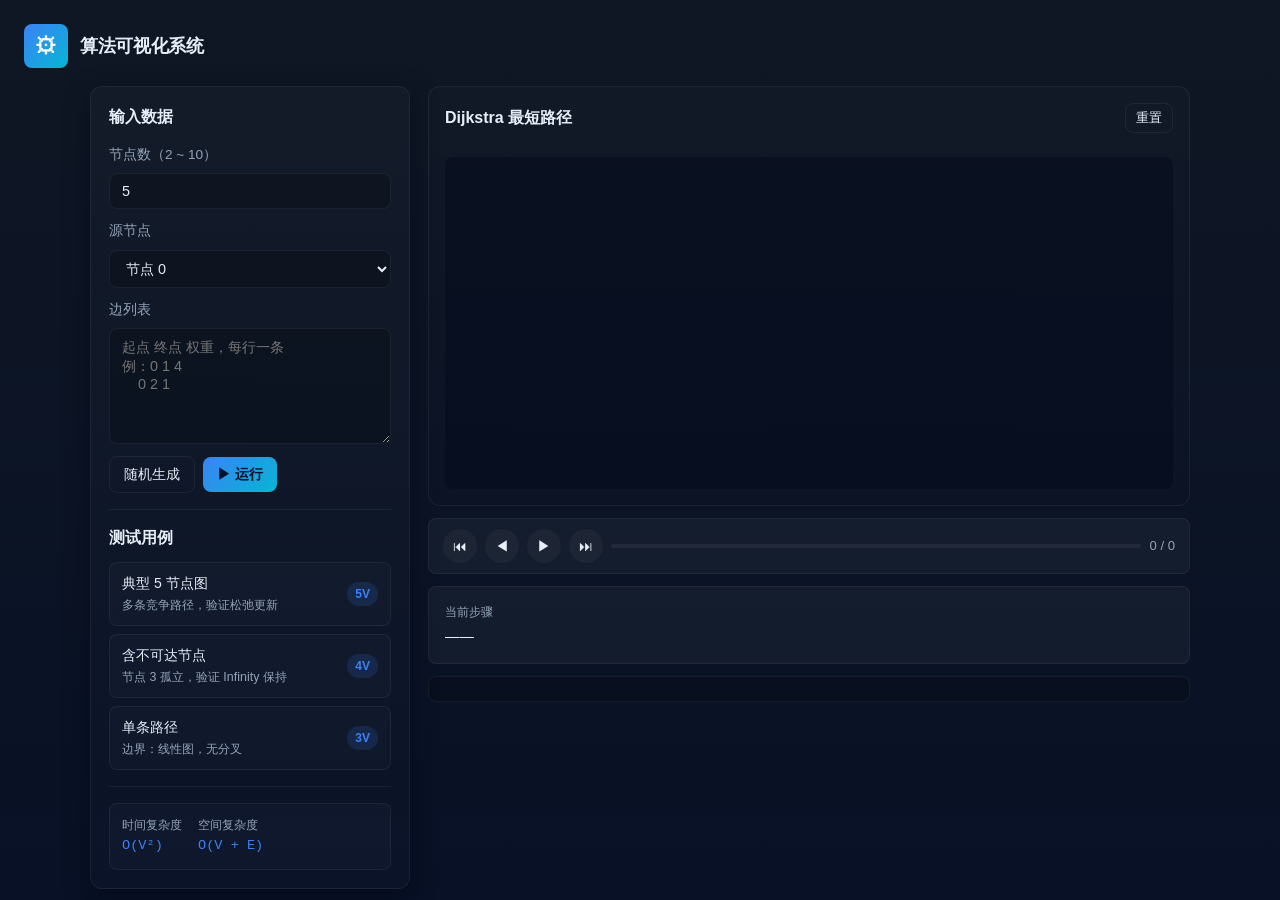
==== pages/dijkstra.html @ 92eb1838 "feat: 完成 Dijkstra 最短路径模块 算法核心（js/dijkstra.js）： - 实现 buildAdjList / runDijkstra / getPath / makeState" ====
<!DOCTYPE html>
<html lang="zh-CN">
<head>
  <meta charset="UTF-8">
  <meta name="viewport" content="width=device-width, initial-scale=1.0">
  <title>Dijkstra 最短路径 — 算法可视化系统</title>
  <link rel="stylesheet" href="../css/style.css">
</head>
<!-- 
#TODO:
1. 用更方便的方式设置边列表
2. 添加“预览”功能，可以在不运行的情况下看到根据设置的数据生成的图像样式
3. “最短路径结果”版面有一层灰色蒙版，并且左右溢出贯穿了整个页面
-->
<body>
  <header class="site-header">
    <a class="brand" href="../index.html" style="text-decoration:none;color:inherit;">
      <div class="logo">⚙</div>
      <span class="title">算法可视化系统</span>
    </a>
  </header>

  <div class="container">
    <div class="layout">

      <!-- 左侧控制面板 -->
      <aside class="sidebar">
        <div class="panel">
          <h3 style="margin:0 0 16px;font-size:1rem;">输入数据</h3>

          <div class="controls">
            <div class="input-group">
              <label for="nodeCount">节点数（2 ~ 10）</label>
              <input type="number" id="nodeCount" min="2" max="10" value="5">
            </div>

            <div class="input-group">
              <label for="sourceNode">源节点</label>
              <select id="sourceNode"></select>
            </div>

            <div class="input-group">
              <label for="edgeList">边列表</label>
              <textarea id="edgeList" rows="6"
                placeholder="起点 终点 权重，每行一条&#10;例：0 1 4&#10;    0 2 1"></textarea>
            </div>

            <div class="row">
              <button class="btn btn-ghost" id="btnRandom">随机生成</button>
              <button class="btn btn-primary" id="btnRun">▶ 运行</button>
            </div>
          </div>

          <hr style="border:none;border-top:1px solid var(--glass-border);margin:16px 0;">

          <h3 style="margin:0 0 12px;font-size:1rem;">测试用例</h3>
          <div class="testcase-list" id="testcaseList"></div>

          <hr style="border:none;border-top:1px solid var(--glass-border);margin:16px 0;">

          <div class="complexity">
            <div class="complexity-item">
              <span class="label">时间复杂度</span>
              <span class="value">O(V²)</span>
            </div>
            <div class="complexity-item">
              <span class="label">空间复杂度</span>
              <span class="value">O(V + E)</span>
            </div>
          </div>
        </div>
      </aside>

      <!-- 右侧可视化区 -->
      <main>
        <div class="canvas-wrapper">
          <div class="space-between" style="margin-bottom:12px;">
            <span style="font-weight:600;">Dijkstra 最短路径</span>
            <button class="btn btn-ghost btn-sm" id="btnReset">重置</button>
          </div>
          <div class="canvas-stage">
            <canvas id="dijkstraCanvas">
              您的浏览器不支持 Canvas，请升级至现代浏览器。
            </canvas>
          </div>
        </div>

        <!-- 播放控制条 -->
        <div class="playback-bar" style="margin-top:12px;">
          <button class="btn btn-icon" id="btnFirst" title="回到开始">⏮</button>
          <button class="btn btn-icon" id="btnPrev" title="上一步">◀</button>
          <button class="btn btn-icon" id="btnPlayPause" title="播放/暂停">▶</button>
          <button class="btn btn-icon" id="btnLast" title="跳到末尾">⏭</button>
          <div class="progress" id="progressBar">
            <div class="progress-fill" id="progressFill" style="width:0%"></div>
          </div>
          <span id="stepCounter" style="font-size:0.82rem;color:var(--muted);white-space:nowrap;">0 / 0</span>
        </div>

        <!-- 当前步骤说明 -->
        <div class="card" style="margin-top:12px;">
          <div style="font-size:0.78rem;color:var(--muted);margin-bottom:4px;">当前步骤</div>
          <div id="stepDesc" style="font-size:0.9rem;">——</div>
        </div>

        <!-- 步骤日志 -->
        <div class="step-log" id="stepLog" style="margin-top:12px;"></div>

        <!-- 最终结果（运行后显示） -->
        <div class="card" id="resultCard" style="margin-top:12px;display:none;">
          <div style="font-size:0.78rem;color:var(--muted);margin-bottom:8px;">最短路径结果</div>
          <div id="resultTable"></div>
        </div>
      </main>
    </div>
  </div>

  <!-- Toast 容器 -->
  <div id="toastContainer" style="
    position:fixed;bottom:24px;right:24px;
    display:flex;flex-direction:column;gap:8px;
    z-index:9999;pointer-events:none;
  "></div>

  <script src="../js/dijkstra.js" defer></script>
</body>
</html>
---- css/style.css ----
/* ============================================
   算法可视化系统 - 公共样式表
   负责人：孙郭昕
   ============================================ */

/* ---------- Design Tokens （设计令牌 / 全局CSS变量） ---------- */
/* 在 :root 中定义全局变量，方便统一管理颜色、间距、字体等，修改一处即可全局生效 */
:root {
    --bg: #0f1724;                              /* 页面主背景色（深蓝灰） */
    --panel: #0b1220;                           /* 面板/卡片背景色 */
    --muted: #94a3b8;                           /* 次要文字颜色（灰蓝色，用于说明、标签等） */
    --accent: #3b82f6;                          /* 主强调色（蓝色，用于按钮、链接、高亮） */
    --accent-2: #06b6d4;                        /* 辅助强调色（青色，用于渐变搭配） */
    --success: #22c55e;                         /* 成功状态色（绿色） */
    --warning: #f59e0b;                         /* 警告状态色（橙色） */
    --danger: #ef4444;                          /* 危险/错误状态色（红色） */
    --card: #0b1228;                            /* 卡片专用背景色 */
    --glass: rgba(255,255,255,0.04);            /* 玻璃拟态背景（极低透明白，营造毛玻璃质感） */
    --glass-border: rgba(255,255,255,0.06);     /* 玻璃拟态边框色 */
    --radius: 8px;                              /* 常规圆角半径 */
    --radius-lg: 12px;                          /* 大圆角半径（面板级别） */
    --shadow: 0 8px 24px rgba(2,6,23,0.6);      /* 主阴影（大元素） */
    --shadow-sm: 0 2px 8px rgba(2,6,23,0.4);    /* 小阴影（小元素） */
    --mono: 'Consolas', 'Courier New', monospace;                       /* 等宽字体（代码/日志用） */
    --ui-font: 'Segoe UI', Roboto, 'Helvetica Neue', Arial, sans-serif; /* UI界面字体 */
    --transition: 0.2s ease;                    /* 统一过渡动画时长 */
}

/* ---------- Reset & Base （全局重置与基础样式） ---------- */
/* 清除所有元素的默认 margin/padding，使用 border-box 计算盒模型 */
* { box-sizing: border-box; margin: 0; padding: 0; }
html, body { height: 100%; }
body {
    font-family: var(--ui-font);                                /* 使用定义的UI字体 */
    background: linear-gradient(180deg, var(--bg), #071026 120%); /* 从上到下的深色渐变背景 */
    color: #e6eef8;                                             /* 主文字颜色（浅蓝白） */
    -webkit-font-smoothing: antialiased;                        /* 字体抗锯齿（Mac/Chrome） */
    -moz-osx-font-smoothing: grayscale;                         /* 字体抗锯齿（Firefox） */
    line-height: 1.5;                                           /* 行高1.5倍，提升可读性 */
    padding: 24px;                                              /* 页面内边距 */
}

/* 链接样式：默认蓝色无下划线，悬停变青色 */
a { color: var(--accent); text-decoration: none; transition: color var(--transition); }
a:hover { color: var(--accent-2); }

/* 代码块保持透明背景，继承文字颜色，使用等宽字体 */
pre, code { background: transparent; color: inherit; font-family: var(--mono); }

/* ---------- Site Header （网站顶部导航栏） ---------- */
/* 顶部栏使用flex布局，左侧放品牌Logo，右侧放导航链接 */
.site-header {
    display: flex;
    gap: 16px;
    align-items: center;
    justify-content: space-between;   /* 两端对齐：Logo在左，导航在右 */
    margin-bottom: 18px;
}

/* 品牌区域：Logo图标 + 网站标题 */
.brand {
    display: flex;
    align-items: center;
    gap: 12px;
}
.brand .logo {
    width: 44px;
    height: 44px;
    border-radius: 8px;
    background: linear-gradient(135deg, var(--accent), var(--accent-2)); /* 蓝→青渐变 */
    display: flex;
    align-items: center;
    justify-content: center;
    font-size: 1.4rem;
    color: #fff;
    font-weight: 700;
}
.brand .title {
    font-weight: 700;
    font-size: 1.15rem;
    letter-spacing: -0.02em;  /* 轻微收紧字间距，使标题更紧凑 */
}

/* 导航链接区域 */
.nav-links {
    display: flex;
    gap: 8px;
}
.nav-links a {
    padding: 6px 14px;
    border-radius: var(--radius);
    font-size: 0.9rem;
    color: var(--muted);              /* 默认灰色 */
    transition: all var(--transition);
}
.nav-links a:hover,
.nav-links a.active {                 /* 悬停或当前激活页面的链接 */
    background: var(--glass);
    color: #e6eef8;                   /* 高亮为白色 */
}

/* ---------- Layout （页面布局系统） ---------- */
/* .container: 页面内容最大宽度容器，居中显示 */
.container {
    max-width: 1100px;
    margin: 0 auto;           /* 水平居中 */
    display: flex;
    flex-direction: column;   /* 子元素纵向排列 */
    gap: 18px;
}

/* .layout: 算法页面的双栏布局（左侧320px控制面板 + 右侧自适应可视化区域） */
.layout {
    display: grid;
    grid-template-columns: 320px 1fr;  /* 左固定宽度，右自适应 */
    gap: 18px;
}

/* ---------- Panel / Card （面板与卡片组件） ---------- */
/* .panel: 大容器面板，用于侧边栏、主内容区等，带玻璃拟态效果 */
.panel {
    background: linear-gradient(180deg, rgba(255,255,255,0.025), rgba(255,255,255,0.01));
    border: 1px solid var(--glass-border);
    border-radius: var(--radius-lg);
    padding: 18px;
    box-shadow: var(--shadow);
}

/* 侧边栏面板滚动时固定在顶部（sticky定位） */
.sidebar .panel {
    position: sticky;
    top: 24px;
}

/* .card: 小型卡片组件，悬停时上浮效果 */
.card {
    background: var(--glass);
    border: 1px solid var(--glass-border);
    border-radius: var(--radius);
    padding: 16px;
    transition: transform var(--transition), box-shadow var(--transition);
}
.card:hover {
    transform: translateY(-2px);  /* 悬停上浮2px */
    box-shadow: var(--shadow);
}

/* ---------- Homepage Algorithm Cards （首页算法选择卡片） ---------- */
/* .algo-grid: 首页三个算法入口的网格容器，自动适应列数 */
.algo-grid {
    display: grid;
    grid-template-columns: repeat(auto-fit, minmax(280px, 1fr)); /* 每列最小280px，自动换行 */
    gap: 18px;
}

/* .algo-card: 单个算法入口卡片，点击跳转到对应算法页面 */
.algo-card {
    display: flex;
    flex-direction: column;
    gap: 12px;
    padding: 20px;
    background: linear-gradient(160deg, rgba(255,255,255,0.03), transparent);
    border: 1px solid var(--glass-border);
    border-radius: var(--radius-lg);
    transition: all var(--transition);
    cursor: pointer;
    text-decoration: none;
    color: inherit;
}
.algo-card:hover {
    border-color: var(--accent);           /* 悬停时边框变蓝 */
    transform: translateY(-3px);           /* 上浮3px */
    box-shadow: 0 12px 32px rgba(59,130,246,0.15); /* 蓝色光晕阴影 */
}
.algo-card .algo-icon {                    /* 算法图标容器 */
    width: 48px;
    height: 48px;
    border-radius: 10px;
    display: flex;
    align-items: center;
    justify-content: center;
    font-size: 1.5rem;
    background: rgba(59,130,246,0.1);
}
.algo-card .algo-title {                   /* 算法名称 */
    font-weight: 700;
    font-size: 1.05rem;
}
.algo-card .algo-desc {                    /* 算法简介说明 */
    color: var(--muted);
    font-size: 0.88rem;
    line-height: 1.5;
}

/* ---------- Controls / Toolbar （控制区 / 工具栏） ---------- */
/* .controls: 侧边栏的控制组容器，纵向排列各控件 */
.controls {
    display: flex;
    flex-direction: column;
    gap: 12px;
}

/* .row: 水平排列的一行元素 */
.row {
    display: flex;
    gap: 8px;
    align-items: center;
}
.row.wrap { flex-wrap: wrap; }  /* 允许换行 */
/* .space-between: 两端对齐的flex容器 */
.space-between {
    display: flex;
    justify-content: space-between;
    align-items: center;
}

/* .toolbar: 工具栏容器（如播放控制按钮组） */
.toolbar {
    display: flex;
    gap: 6px;
    align-items: center;
    padding: 8px 12px;
    background: var(--glass);
    border-radius: var(--radius);
    border: 1px solid var(--glass-border);
}

/* ---------- Buttons （按钮系统） ---------- */
/* .btn: 基础按钮样式 — 所有按钮的通用样式 */
.btn {
    display: inline-flex;
    align-items: center;
    gap: 6px;                       /* 图标与文字间距 */
    padding: 8px 14px;
    border-radius: var(--radius);
    border: 1px solid transparent;
    background: var(--glass);
    color: inherit;
    font-size: 0.88rem;
    cursor: pointer;
    transition: all var(--transition);
    white-space: nowrap;            /* 文字不换行 */
    user-select: none;              /* 防止误选中文字 */
}
.btn:hover { background: rgba(255,255,255,0.08); }   /* 悬停加亮 */
.btn:active { transform: translateY(1px); }          /* 按下下沉 */
.btn:disabled { opacity: 0.4; cursor: not-allowed; pointer-events: none; } /* 禁用态 */

/* .btn-primary: 主要操作按钮（蓝→青渐变，深色文字） */
.btn-primary {
    background: linear-gradient(135deg, var(--accent), var(--accent-2));
    border: none;
    color: #02122a;
    font-weight: 600;
}
.btn-primary:hover { opacity: 0.9; }

/* .btn-ghost: 幽灵按钮（透明背景，仅边框） */
.btn-ghost {
    background: transparent;
    border: 1px solid var(--glass-border);
}
.btn-ghost:hover { border-color: var(--accent); color: var(--accent); }

/* .btn-danger: 危险操作按钮（红色，如删除、重置） */
.btn-danger { background: var(--danger); color: #fff; }
.btn-danger:hover { opacity: 0.9; }

/* .btn-success: 成功/确认按钮（绿色） */
.btn-success { background: var(--success); color: #02122a; }

/* 按钮尺寸变体 */
.btn-sm { padding: 5px 10px; font-size: 0.82rem; }   /* 小按钮 */
.btn-lg { padding: 10px 20px; font-size: 1rem; }     /* 大按钮 */

/* .btn-icon: 纯图标圆形按钮（如播放/暂停按钮） */
.btn-icon {
    width: 34px;
    height: 34px;
    padding: 0;
    justify-content: center;
    border-radius: 50%;
}

/* ---------- Form Inputs （表单输入框样式） ---------- */
/* 统一所有输入类元素的样式：数字框、文本框、下拉框、文本域 */
input[type="number"],
input[type="text"],
select,
textarea,
.text-input {
    width: 100%;
    padding: 9px 12px;
    border-radius: var(--radius);
    border: 1px solid var(--glass-border);
    background: rgba(0,0,0,0.2);          /* 半透明深色背景 */
    color: inherit;
    font-family: inherit;
    font-size: 0.9rem;
    transition: border-color var(--transition);
}
/* 聚焦时边框变蓝 + 蓝色外发光，提示用户当前焦点位置 */
input:focus,
select:focus,
textarea:focus {
    outline: none;
    border-color: var(--accent);
    box-shadow: 0 0 0 3px rgba(59,130,246,0.12);
}
textarea { resize: vertical; min-height: 80px; } /* 文本域只能垂直拉伸 */

/* 表单标签 */
label {
    display: block;
    font-size: 0.85rem;
    color: var(--muted);
    margin-bottom: 4px;
}

/* .input-group: 标签+输入框+提示的组合容器 */
.input-group {
    display: flex;
    flex-direction: column;
    gap: 4px;
}

/* 输入提示文字（灰色小字） */
.input-hint {
    font-size: 0.78rem;
    color: var(--muted);
}

/* 输入错误提示（红色小字） */
.input-error {
    font-size: 0.78rem;
    color: var(--danger);
}

/* ---------- Test Cases （测试用例列表） ---------- */
/* 用于展示预设/自定义测试数据的列表 */
.testcase-list {
    display: flex;
    flex-direction: column;
    gap: 8px;
}
/* 每一条测试用例 */
.testcase-item {
    display: flex;
    justify-content: space-between;
    align-items: center;
    padding: 10px 12px;
    border-radius: var(--radius);
    background: rgba(255,255,255,0.02);
    border: 1px solid var(--glass-border);
    cursor: pointer;
    transition: all var(--transition);
}
.testcase-item:hover { border-color: var(--accent); }
/* 当前选中的测试用例高亮 */
.testcase-item.active {
    border-color: var(--accent);
    background: rgba(59,130,246,0.06);
}

/* ---------- Canvas / Visualization Area （画布 / 可视化主区域） ---------- */
/* .canvas-wrapper: 包裹整个可视化区域的外层容器 */
.canvas-wrapper {
    background: linear-gradient(180deg, rgba(255,255,255,0.015), rgba(255,255,255,0.005));
    border: 1px solid var(--glass-border);
    border-radius: var(--radius-lg);
    padding: 16px;
    min-height: 420px;              /* 最小高度保证可视化区域足够大 */
    display: flex;
    flex-direction: column;
    gap: 12px;
}

/* .canvas-stage: Canvas画布的直接容器，居中显示画布 */
.canvas-stage {
    flex: 1;                        /* 占据剩余空间 */
    display: flex;
    align-items: center;
    justify-content: center;
    background: rgba(2,6,23,0.4);   /* 画布区域更深的背景，与面板区分 */
    border-radius: var(--radius);
    overflow: hidden;
    position: relative;
}
.canvas-stage canvas {
    display: block;
    width: 100%;
    height: 100%;
}

/* 算法标题栏（标题 + 右侧操作按钮） */
.algo-header {
    display: flex;
    justify-content: space-between;
    align-items: center;
}
.algo-title { font-weight: 700; font-size: 1.05rem; }

/* ---------- Playback Controls （播放控制条） ---------- */
/* 包含：上一步、播放/暂停、下一步、进度条、速度控制 */
.playback-bar {
    display: flex;
    align-items: center;
    gap: 8px;
    padding: 10px 14px;
    background: var(--glass);
    border: 1px solid var(--glass-border);
    border-radius: var(--radius);
}

/* 进度条轨道 */
.playback-bar .progress {
    flex: 1;                       /* 自适应占据剩余宽度 */
    height: 4px;
    background: rgba(255,255,255,0.06);
    border-radius: 2px;
    position: relative;
    cursor: pointer;
}
/* 进度条已完成部分（蓝色填充） */
.playback-bar .progress-fill {
    position: absolute;
    left: 0; top: 0; bottom: 0;
    background: var(--accent);
    border-radius: 2px;
    transition: width 0.1s linear; /* 宽度变化平滑过渡 */
}

/* 速度调节控件 */
.speed-control {
    display: flex;
    align-items: center;
    gap: 6px;
    font-size: 0.82rem;
    color: var(--muted);
}
.speed-control input[type="range"] {
    width: 80px;
    accent-color: var(--accent);   /* 滑块强调色 */
}

/* 步骤计数器显示（如 "Step 3/15"） */
.step-counter {
    font-size: 0.82rem;
    color: var(--muted);
    font-family: var(--mono);
}

/* ---------- Step Log （步骤日志面板） ---------- */
/* 显示算法每一步执行的文字说明，可滚动查看历史记录 */
.step-log {
    margin-top: 12px;
    max-height: 180px;              /* 限制最大高度，超出后出现滚动条 */
    overflow-y: auto;
    padding: 12px;
    border-radius: var(--radius);
    background: rgba(0,0,0,0.2);
    font-family: var(--mono);       /* 等宽字体，类终端风格 */
    font-size: 0.82rem;
    line-height: 1.6;
    border: 1px solid var(--glass-border);
}
/* 单条日志条目 */
.step-log .log-entry {
    padding: 4px 0;
    border-bottom: 1px solid rgba(255,255,255,0.03);
}
.step-log .log-entry:last-child { border-bottom: none; }
/* 步骤序号（蓝色显示） */
.step-log .log-entry .step-num {
    color: var(--accent);
    margin-right: 8px;
}
/* 关键信息高亮（橙色加粗） */
.step-log .highlight { color: var(--warning); font-weight: 600; }

/* ---------- Complexity Info （时间/空间复杂度展示区） ---------- */
/* 显示当前算法的时间复杂度和空间复杂度 */
.complexity {
    display: flex;
    gap: 16px;
    padding: 12px;
    border-radius: var(--radius);
    background: rgba(255,255,255,0.02);
    border: 1px solid var(--glass-border);
    font-size: 0.85rem;
}
/* 单项复杂度（如"时间复杂度: O(n log n)"） */
.complexity-item {
    display: flex;
    flex-direction: column;
    gap: 2px;
}
.complexity-item .label { color: var(--muted); font-size: 0.78rem; }  /* 标签：灰色小字 */
.complexity-item .value { font-family: var(--mono); color: var(--accent); } /* 值：蓝色等宽字体 */

/* ---------- Data Display （数据展示区） ---------- */
/* 用于显示当前输入数据、排序结果等 */
.data-display {
    padding: 10px 12px;
    background: rgba(0,0,0,0.15);
    border-radius: var(--radius);
    font-family: var(--mono);
    font-size: 0.85rem;
    overflow-x: auto;               /* 数据过长时水平滚动 */
    border: 1px solid var(--glass-border);
}

/* .meta: 辅助信息行（如数据量、耗时等） */
.meta {
    display: flex;
    gap: 12px;
    align-items: center;
    color: var(--muted);
    font-size: 0.85rem;
}

/* ---------- Algorithm-Specific Visual Elements （各算法专用视觉元素） ---------- */

/* === 快速排序 - 柱状图 === */
/* .bar: 代表数组中一个元素的柱条 */
.bar {
    background: linear-gradient(180deg, var(--accent), var(--accent-2)); /* 默认蓝→青渐变 */
    border-radius: 4px 4px 0 0;   /* 只有顶部圆角 */
    transition: height var(--transition), background var(--transition);
}
.bar.comparing { background: var(--warning); }  /* 正在比较的元素 - 橙色 */
.bar.swapping { background: var(--danger); }    /* 正在交换的元素 - 红色 */
.bar.sorted { background: var(--success); }     /* 已排好序的元素 - 绿色 */
.bar.pivot { background: #a855f7; }             /* 基准元素(pivot) - 紫色 */

/* === Dijkstra最短路径 - 图节点 === */
/* .node: 图中的一个节点（圆形） */
.node {
    width: 38px;
    height: 38px;
    border-radius: 50%;             /* 圆形 */
    display: flex;
    align-items: center;
    justify-content: center;
    background: rgba(255,255,255,0.04);
    border: 2px solid rgba(255,255,255,0.1);
    color: var(--muted);
    font-size: 0.82rem;
    font-weight: 600;
    transition: all 0.3s ease;
}
.node.active {                      /* 当前正在处理的节点 - 蓝色 + 发光 */
    background: var(--accent);
    color: #02122a;
    border-color: var(--accent);
    box-shadow: 0 0 12px rgba(59,130,246,0.4);
}
.node.visited {                     /* 已访问过的节点 - 橙色 */
    background: var(--warning);
    color: #02122a;
    border-color: var(--warning);
}
.node.shortest {                    /* 最短路径上的节点 - 绿色 */
    background: var(--success);
    color: #02122a;
    border-color: var(--success);
}

/* === 汉诺塔 - 柱子和圆盘 === */
/* .hanoi-peg: 一根柱子，圆盘从底部向上堆叠 */
.hanoi-peg {
    display: flex;
    flex-direction: column-reverse; /* 从下往上排列圆盘 */
    align-items: center;
    gap: 2px;
    position: relative;
}
/* 柱子的杆（伪元素实现） */
.hanoi-peg::before {
    content: '';
    position: absolute;
    bottom: 0;
    width: 4px;
    height: 100%;
    background: rgba(255,255,255,0.1);
    border-radius: 2px;
}
/* .disc: 圆盘（宽度由JS动态设置，代表不同大小） */
.disc {
    height: 20px;
    border-radius: 4px;
    transition: all 0.3s ease;
}
/* 正在移动的圆盘 - 添加发光阴影 */
.disc.moving {
    box-shadow: 0 4px 12px rgba(59,130,246,0.4);
}

/* ---------- Badges / Tags （徽章/标签） ---------- */
/* 用于状态标记，如"排序中"、"已完成"等小标签 */
.badge {
    display: inline-flex;
    align-items: center;
    padding: 3px 8px;
    border-radius: 999px;           /* 胶囊形状 */
    font-size: 0.75rem;
    font-weight: 600;
}
.badge-info { background: rgba(59,130,246,0.15); color: var(--accent); }       /* 信息-蓝 */
.badge-success { background: rgba(34,197,94,0.15); color: var(--success); }    /* 成功-绿 */
.badge-warning { background: rgba(245,158,11,0.15); color: var(--warning); }   /* 警告-橙 */
.badge-danger { background: rgba(239,68,68,0.15); color: var(--danger); }      /* 危险-红 */

/* ---------- Tooltip （工具提示） ---------- */
/* 鼠标悬停在元素上时显示的小提示框，通过 data-tip 属性设置提示内容 */
/* 使用方式：<button class="tooltip" data-tip="点击开始">▶</button> */
.tooltip {
    position: relative;
}
.tooltip::after {
    content: attr(data-tip);         /* 从HTML的data-tip属性获取文字 */
    position: absolute;
    bottom: calc(100% + 6px);        /* 显示在元素上方 */
    left: 50%;
    transform: translateX(-50%) scale(0.9);
    padding: 5px 10px;
    border-radius: 6px;
    background: #1e293b;
    color: #e6eef8;
    font-size: 0.75rem;
    white-space: nowrap;
    opacity: 0;                      /* 默认隐藏 */
    pointer-events: none;
    transition: all var(--transition);
}
.tooltip:hover::after {              /* 悬停时显示 */
    opacity: 1;
    transform: translateX(-50%) scale(1);
}

/* ---------- Modal / Dialog （模态框/对话框） ---------- */
/* 用于确认操作、输入数据等弹窗场景 */
/* .modal-overlay: 全屏遮罩层（半透明黑 + 模糊），默认隐藏 */
.modal-overlay {
    position: fixed;
    inset: 0;                       /* 上下左右都为0，覆盖全屏 */
    background: rgba(0,0,0,0.6);
    backdrop-filter: blur(4px);     /* 背景模糊效果 */
    display: flex;
    align-items: center;
    justify-content: center;
    z-index: 1000;
    opacity: 0;
    pointer-events: none;           /* 隐藏时不阻挡点击 */
    transition: opacity var(--transition);
}
/* 通过JS添加 .visible 类来显示模态框 */
.modal-overlay.visible {
    opacity: 1;
    pointer-events: auto;
}
/* .modal: 模态框内容区 */
.modal {
    background: var(--panel);
    border: 1px solid var(--glass-border);
    border-radius: var(--radius-lg);
    padding: 24px;
    max-width: 480px;
    width: 90%;
    box-shadow: 0 24px 48px rgba(0,0,0,0.4);
}
.modal-title {
    font-weight: 700;
    font-size: 1.1rem;
    margin-bottom: 12px;
}

/* ---------- Toast / Notification （消息提示条） ---------- */
/* 用于操作反馈，如"数据已加载"、"输入格式错误"等，固定在右上角 */
.toast-container {
    position: fixed;
    top: 20px;
    right: 20px;
    z-index: 2000;
    display: flex;
    flex-direction: column;
    gap: 8px;
}
/* 单条提示消息 */
.toast {
    padding: 12px 18px;
    border-radius: var(--radius);
    background: #1e293b;
    border: 1px solid var(--glass-border);
    color: #e6eef8;
    font-size: 0.88rem;
    box-shadow: var(--shadow);
    animation: slideIn 0.3s ease;    /* 从右侧滑入 */
}
/* 不同类型的提示通过左侧色条区分 */
.toast.toast-success { border-left: 3px solid var(--success); }  /* 成功-绿色 */
.toast.toast-error { border-left: 3px solid var(--danger); }     /* 错误-红色 */
.toast.toast-info { border-left: 3px solid var(--accent); }      /* 信息-蓝色 */

/* ---------- Utilities （工具类 - 快捷样式） ---------- */
/* 可直接加在HTML元素上，快速设置常用样式，避免写内联style */
.muted { color: var(--muted); }             /* 灰色文字 */
.small { font-size: 0.85rem; }              /* 小号字体 */
.text-center { text-align: center; }        /* 文字居中 */
.text-mono { font-family: var(--mono); }    /* 等宽字体 */
.flex { display: flex; }                    /* 弹性布局 */
.flex-col { flex-direction: column; }       /* 纵向排列 */
.flex-1 { flex: 1; }                       /* 占满剩余空间 */
.items-center { align-items: center; }      /* 交叉轴居中 */
.justify-center { justify-content: center; }/* 主轴居中 */
.gap-4 { gap: 4px; }                       /* 间距4px */
.gap-8 { gap: 8px; }                       /* 间距8px */
.gap-12 { gap: 12px; }                     /* 间距12px */
.gap-16 { gap: 16px; }                     /* 间距16px */
.mt-8 { margin-top: 8px; }                 /* 上外边距8px */
.mt-12 { margin-top: 12px; }               /* 上外边距12px */
.mt-16 { margin-top: 16px; }               /* 上外边距16px */
.mb-8 { margin-bottom: 8px; }              /* 下外边距8px */
.hidden { display: none !important; }       /* 强制隐藏元素 */

/* ---------- Scrollbar （自定义滚动条样式 - Webkit浏览器） ---------- */
::-webkit-scrollbar { width: 6px; height: 6px; }           /* 滚动条宽度6px */
::-webkit-scrollbar-track { background: transparent; }      /* 轨道透明 */
::-webkit-scrollbar-thumb {                                 /* 滑块 */
    background: rgba(255,255,255,0.1);
    border-radius: 3px;
}
::-webkit-scrollbar-thumb:hover { background: rgba(255,255,255,0.2); }

/* ---------- Animations （动画关键帧定义） ---------- */
/* slideIn: 从右侧滑入（用于toast消息提示） */
@keyframes slideIn {
    from { transform: translateX(100%); opacity: 0; }
    to { transform: translateX(0); opacity: 1; }
}
/* fadeIn: 淡入效果 */
@keyframes fadeIn {
    from { opacity: 0; }
    to { opacity: 1; }
}
/* pulse: 脉冲闪烁（用于加载状态提示） */
@keyframes pulse {
    0%, 100% { opacity: 1; }
    50% { opacity: 0.6; }
}
/* bounce: 上下弹跳（用于引导注意） */
@keyframes bounce {
    0%, 100% { transform: translateY(0); }
    50% { transform: translateY(-4px); }
}

/* 动画工具类 - 加在元素上即可触发动画 */
.animate-fade { animation: fadeIn 0.3s ease; }
.animate-pulse { animation: pulse 1.5s infinite; }

/* ---------- Footer （页脚） ---------- */
footer {
    margin-top: 24px;
    padding-top: 16px;
    border-top: 1px solid var(--glass-border);  /* 上边线分隔 */
    color: var(--muted);
    font-size: 0.82rem;
    text-align: center;
}

/* ---------- Accessibility （无障碍访问 - 键盘焦点样式） ---------- */
/* 当用户通过键盘Tab键导航时，显示蓝色焦点轮廓，提升可访问性 */
a:focus-visible,
.btn:focus-visible,
input:focus-visible,
select:focus-visible,
textarea:focus-visible {
    outline: 2px solid rgba(59,130,246,0.4);
    outline-offset: 2px;
}

/* ---------- Responsive （响应式布局 - 适配不同屏幕） ---------- */
/* 平板设备（<=980px）：双栏变单栏 */
@media (max-width: 980px) {
    .layout {
        grid-template-columns: 1fr;             /* 取消左右分栏，变为单列 */
    }
    .sidebar .panel {
        position: relative;                     /* 取消sticky固定 */
        top: auto;
    }
}

/* 手机设备（<=640px）：进一步简化布局 */
@media (max-width: 640px) {
    body { padding: 12px; }                     /* 减小页面内边距 */
    .site-header { flex-direction: column; align-items: flex-start; gap: 10px; } /* 顶栏纵向排列 */
    .algo-grid { grid-template-columns: 1fr; }  /* 算法卡片单列 */
    .playback-bar { flex-wrap: wrap; }          /* 播放条允许换行 */
    .complexity { flex-direction: column; gap: 8px; } /* 复杂度信息纵向排列 */
}
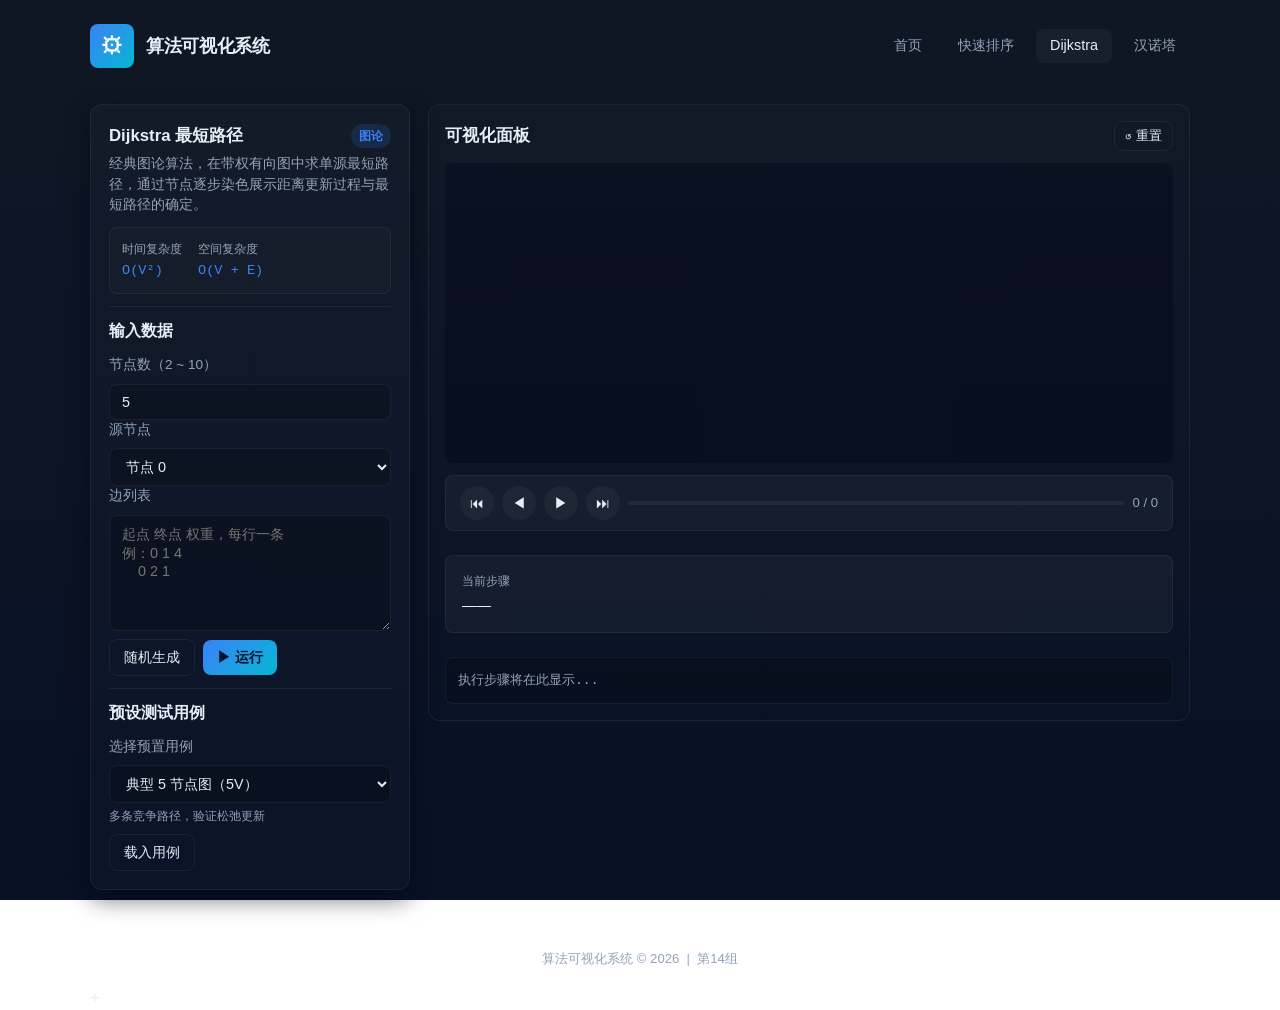
==== commit 85195c5a: "refactor: 集成阶段统一三页样式与错误提示机制 页面结构对齐： - 三页 site-header 统一为可点击 brand（⚙ logo）+ 四链接 nav-links，当前页 active " ====
--- a/pages/dijkstra.html
+++ b/pages/dijkstra.html
@@ -6,29 +6,60 @@
   <title>Dijkstra 最短路径 — 算法可视化系统</title>
   <link rel="stylesheet" href="../css/style.css">
 </head>
-<!-- 
+<!--
 #TODO:
 1. 用更方便的方式设置边列表
-2. 添加“预览”功能，可以在不运行的情况下看到根据设置的数据生成的图像样式
-3. “最短路径结果”版面有一层灰色蒙版，并且左右溢出贯穿了整个页面
+2. 添加"预览"功能，可以在不运行的情况下看到根据设置的数据生成的图像样式
+3. "最短路径结果"版面有一层灰色蒙版，并且左右溢出贯穿了整个页面
 -->
 <body>
-  <header class="site-header">
-    <a class="brand" href="../index.html" style="text-decoration:none;color:inherit;">
-      <div class="logo">⚙</div>
-      <span class="title">算法可视化系统</span>
-    </a>
-  </header>
+  <div class="container">
+    <header class="site-header">
+      <a class="brand" href="../index.html" style="text-decoration:none;color:inherit;">
+        <div class="logo">⚙</div>
+        <span class="title">算法可视化系统</span>
+      </a>
+      <nav class="nav-links">
+        <a href="../index.html">首页</a>
+        <a href="quicksort.html">快速排序</a>
+        <a href="dijkstra.html" class="active">Dijkstra</a>
+        <a href="hanoi.html">汉诺塔</a>
+      </nav>
+    </header>
 
-  <div class="container">
     <div class="layout">
 
       <!-- 左侧控制面板 -->
       <aside class="sidebar">
-        <div class="panel">
-          <h3 style="margin:0 0 16px;font-size:1rem;">输入数据</h3>
+        <div class="panel controls">
 
-          <div class="controls">
+          <!-- 算法简介 -->
+          <div>
+            <div class="space-between">
+              <span class="algo-title">Dijkstra 最短路径</span>
+              <span class="badge badge-info">图论</span>
+            </div>
+            <p class="muted small" style="margin-top:6px">
+              经典图论算法，在带权有向图中求单源最短路径，通过节点逐步染色展示距离更新过程与最短路径的确定。
+            </p>
+            <div class="complexity" style="margin-top:12px;">
+              <div class="complexity-item">
+                <span class="label">时间复杂度</span>
+                <span class="value">O(V²)</span>
+              </div>
+              <div class="complexity-item">
+                <span class="label">空间复杂度</span>
+                <span class="value">O(V + E)</span>
+              </div>
+            </div>
+          </div>
+
+          <hr style="border:none;border-top:1px solid var(--glass-border)">
+
+          <!-- 输入数据 -->
+          <div>
+            <h3 style="margin:0 0 12px;font-size:1rem;">输入数据</h3>
+
             <div class="input-group">
               <label for="nodeCount">节点数（2 ~ 10）</label>
               <input type="number" id="nodeCount" min="2" max="10" value="5">
@@ -45,83 +76,82 @@
                 placeholder="起点 终点 权重，每行一条&#10;例：0 1 4&#10;    0 2 1"></textarea>
             </div>
 
-            <div class="row">
+            <div class="row" style="margin-top:8px;">
               <button class="btn btn-ghost" id="btnRandom">随机生成</button>
               <button class="btn btn-primary" id="btnRun">▶ 运行</button>
             </div>
           </div>
 
-          <hr style="border:none;border-top:1px solid var(--glass-border);margin:16px 0;">
+          <hr style="border:none;border-top:1px solid var(--glass-border)">
 
-          <h3 style="margin:0 0 12px;font-size:1rem;">测试用例</h3>
-          <div class="testcase-list" id="testcaseList"></div>
+          <!-- 预设测试用例 -->
+          <div>
+            <h3 style="margin:0 0 12px;font-size:1rem;">预设测试用例</h3>
+            <div class="input-group">
+              <label for="testcaseSelect">选择预置用例</label>
+              <select id="testcaseSelect"></select>
+              <span class="input-hint" id="testcaseDesc"></span>
+            </div>
+            <button class="btn btn-ghost" id="btnLoadTestcase" style="margin-top:8px;">载入用例</button>
+          </div>
 
-          <hr style="border:none;border-top:1px solid var(--glass-border);margin:16px 0;">
-
-          <div class="complexity">
-            <div class="complexity-item">
-              <span class="label">时间复杂度</span>
-              <span class="value">O(V²)</span>
-            </div>
-            <div class="complexity-item">
-              <span class="label">空间复杂度</span>
-              <span class="value">O(V + E)</span>
-            </div>
-          </div>
         </div>
       </aside>
 
       <!-- 右侧可视化区 -->
       <main>
         <div class="canvas-wrapper">
-          <div class="space-between" style="margin-bottom:12px;">
-            <span style="font-weight:600;">Dijkstra 最短路径</span>
-            <button class="btn btn-ghost btn-sm" id="btnReset">重置</button>
+
+          <!-- 标题行 -->
+          <div class="algo-header">
+            <span class="algo-title">可视化面板</span>
+            <button class="btn btn-ghost btn-sm" id="btnReset">↺ 重置</button>
           </div>
+
+          <!-- Canvas -->
           <div class="canvas-stage">
             <canvas id="dijkstraCanvas">
               您的浏览器不支持 Canvas，请升级至现代浏览器。
             </canvas>
           </div>
-        </div>
 
-        <!-- 播放控制条 -->
-        <div class="playback-bar" style="margin-top:12px;">
-          <button class="btn btn-icon" id="btnFirst" title="回到开始">⏮</button>
-          <button class="btn btn-icon" id="btnPrev" title="上一步">◀</button>
-          <button class="btn btn-icon" id="btnPlayPause" title="播放/暂停">▶</button>
-          <button class="btn btn-icon" id="btnLast" title="跳到末尾">⏭</button>
-          <div class="progress" id="progressBar">
-            <div class="progress-fill" id="progressFill" style="width:0%"></div>
+          <!-- 播放控制条 -->
+          <div class="playback-bar">
+            <button class="btn btn-icon" id="btnFirst" title="回到开始">⏮</button>
+            <button class="btn btn-icon" id="btnPrev" title="上一步">◀</button>
+            <button class="btn btn-icon" id="btnPlayPause" title="播放/暂停">▶</button>
+            <button class="btn btn-icon" id="btnLast" title="跳到末尾">⏭</button>
+            <div class="progress" id="progressBar">
+              <div class="progress-fill" id="progressFill" style="width:0%"></div>
+            </div>
+            <span id="stepCounter" style="font-size:0.82rem;color:var(--muted);white-space:nowrap;">0 / 0</span>
           </div>
-          <span id="stepCounter" style="font-size:0.82rem;color:var(--muted);white-space:nowrap;">0 / 0</span>
-        </div>
 
-        <!-- 当前步骤说明 -->
-        <div class="card" style="margin-top:12px;">
-          <div style="font-size:0.78rem;color:var(--muted);margin-bottom:4px;">当前步骤</div>
-          <div id="stepDesc" style="font-size:0.9rem;">——</div>
-        </div>
+          <!-- 当前步骤说明 -->
+          <div class="card" style="margin-top:12px;">
+            <div style="font-size:0.78rem;color:var(--muted);margin-bottom:4px;">当前步骤</div>
+            <div id="stepDesc" style="font-size:0.9rem;">——</div>
+          </div>
 
-        <!-- 步骤日志 -->
-        <div class="step-log" id="stepLog" style="margin-top:12px;"></div>
+          <!-- 步骤日志 -->
+          <div class="step-log" id="stepLog" style="margin-top:12px;">
+            <span class="muted">执行步骤将在此显示...</span>
+          </div>
 
-        <!-- 最终结果（运行后显示） -->
-        <div class="card" id="resultCard" style="margin-top:12px;display:none;">
-          <div style="font-size:0.78rem;color:var(--muted);margin-bottom:8px;">最短路径结果</div>
-          <div id="resultTable"></div>
+          <!-- 最终结果（运行后显示） -->
+          <div class="card" id="resultCard" style="margin-top:12px;display:none;">
+            <div style="font-size:0.78rem;color:var(--muted);margin-bottom:8px;">最短路径结果</div>
+            <div id="resultTable"></div>
+          </div>
+
         </div>
       </main>
     </div>
-  </div>
 
-  <!-- Toast 容器 -->
-  <div id="toastContainer" style="
-    position:fixed;bottom:24px;right:24px;
-    display:flex;flex-direction:column;gap:8px;
-    z-index:9999;pointer-events:none;
-  "></div>
+    <footer>算法可视化系统 &copy; 2026 &nbsp;|&nbsp; 第14组</footer>
++  </div>
 
+  <script src="../js/common.js" defer></script>
   <script src="../js/dijkstra.js" defer></script>
 </body>
 </html>
--- a/css/style.css
+++ b/css/style.css
@@ -33,6 +33,7 @@
 body {
     font-family: var(--ui-font);                                /* 使用定义的UI字体 */
     background: linear-gradient(180deg, var(--bg), #071026 120%); /* 从上到下的深色渐变背景 */
+    background-attachment: fixed;                               /* 渐变锁定到视口，避免内容超出视口时底部出现深色"蒙版"分界 */
     color: #e6eef8;                                             /* 主文字颜色（浅蓝白） */
     -webkit-font-smoothing: antialiased;                        /* 字体抗锯齿（Mac/Chrome） */
     -moz-osx-font-smoothing: grayscale;                         /* 字体抗锯齿（Firefox） */
@@ -378,6 +379,7 @@
 /* .canvas-stage: Canvas画布的直接容器，居中显示画布 */
 .canvas-stage {
     flex: 1;                        /* 占据剩余空间 */
+    min-height: 300px;              /* 防止 canvas-wrapper 内有兄弟元素时被挤压 */
     display: flex;
     align-items: center;
     justify-content: center;
@@ -733,9 +735,9 @@
 ::-webkit-scrollbar-thumb:hover { background: rgba(255,255,255,0.2); }
 
 /* ---------- Animations （动画关键帧定义） ---------- */
-/* slideIn: 从右侧滑入（用于toast消息提示） */
+/* slideIn: 从左侧滑入（用于toast消息提示，左上角浮现） */
 @keyframes slideIn {
-    from { transform: translateX(100%); opacity: 0; }
+    from { transform: translateX(-100%); opacity: 0; }
     to { transform: translateX(0); opacity: 1; }
 }
 /* fadeIn: 淡入效果 */
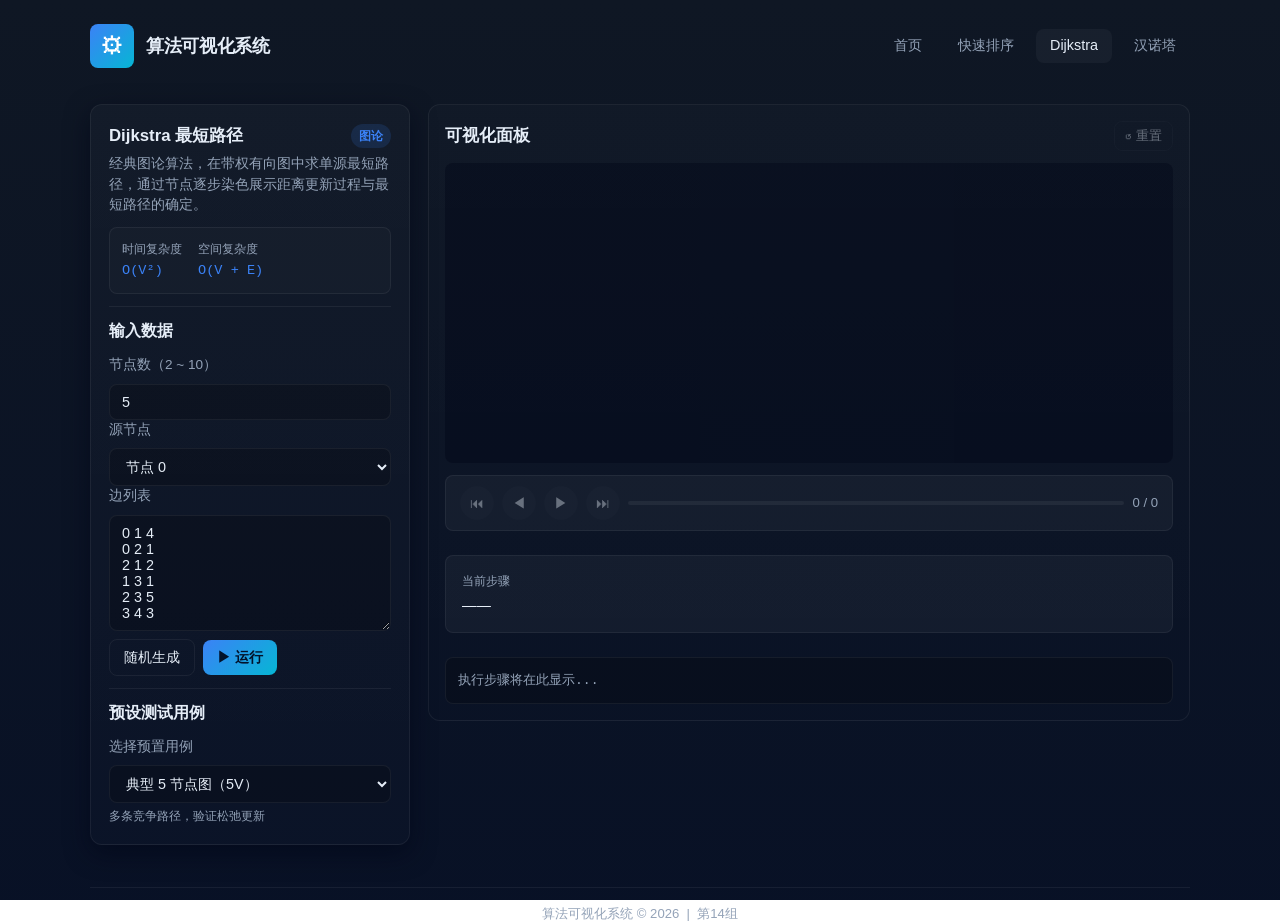
==== commit cc8a1dc8: "fix(dijkstra,hanoi): 删除「载入用例」按钮并对齐 quicksort 的控件禁用逻辑 dijkstra： - HTML：删除 #btnLoadTestcase 按钮，播放控件与重置" ====
--- a/pages/dijkstra.html
+++ b/pages/dijkstra.html
@@ -92,7 +92,6 @@
               <select id="testcaseSelect"></select>
               <span class="input-hint" id="testcaseDesc"></span>
             </div>
-            <button class="btn btn-ghost" id="btnLoadTestcase" style="margin-top:8px;">载入用例</button>
           </div>
 
         </div>
@@ -105,7 +104,7 @@
           <!-- 标题行 -->
           <div class="algo-header">
             <span class="algo-title">可视化面板</span>
-            <button class="btn btn-ghost btn-sm" id="btnReset">↺ 重置</button>
+            <button class="btn btn-ghost btn-sm" id="btnReset" disabled>↺ 重置</button>
           </div>
 
           <!-- Canvas -->
@@ -117,10 +116,10 @@
 
           <!-- 播放控制条 -->
           <div class="playback-bar">
-            <button class="btn btn-icon" id="btnFirst" title="回到开始">⏮</button>
-            <button class="btn btn-icon" id="btnPrev" title="上一步">◀</button>
-            <button class="btn btn-icon" id="btnPlayPause" title="播放/暂停">▶</button>
-            <button class="btn btn-icon" id="btnLast" title="跳到末尾">⏭</button>
+            <button class="btn btn-icon" id="btnFirst" disabled title="回到开始">⏮</button>
+            <button class="btn btn-icon" id="btnPrev" disabled title="上一步">◀</button>
+            <button class="btn btn-icon" id="btnPlayPause" disabled title="播放/暂停">▶</button>
+            <button class="btn btn-icon" id="btnLast" disabled title="跳到末尾">⏭</button>
             <div class="progress" id="progressBar">
               <div class="progress-fill" id="progressFill" style="width:0%"></div>
             </div>
@@ -149,7 +148,7 @@
     </div>
 
     <footer>算法可视化系统 &copy; 2026 &nbsp;|&nbsp; 第14组</footer>
-+  </div>
+  </div>
 
   <script src="../js/common.js" defer></script>
   <script src="../js/dijkstra.js" defer></script>
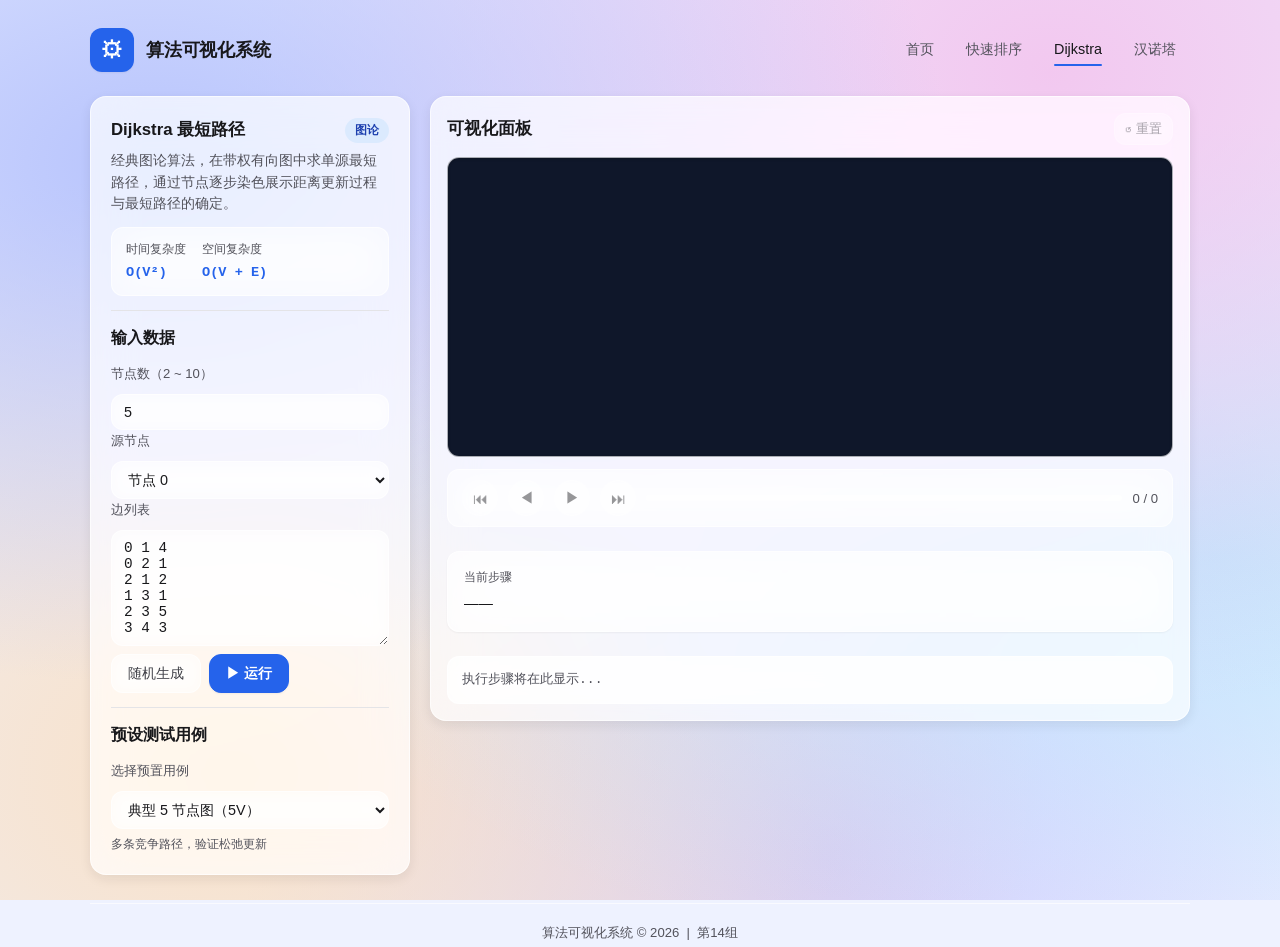
==== commit d561b737: "refactor(html): 清理过期 TODO 注释与冗余 title 属性(-11 行) quicksort.html: - 删除顶部 5 行 TODO 注释块(2 条 TODO 都已实现:  " ====
--- a/pages/dijkstra.html
+++ b/pages/dijkstra.html
@@ -6,12 +6,6 @@
   <title>Dijkstra 最短路径 — 算法可视化系统</title>
   <link rel="stylesheet" href="../css/style.css">
 </head>
-<!--
-#TODO:
-1. 用更方便的方式设置边列表
-2. 添加"预览"功能，可以在不运行的情况下看到根据设置的数据生成的图像样式
-3. "最短路径结果"版面有一层灰色蒙版，并且左右溢出贯穿了整个页面
--->
 <body>
   <div class="container">
     <header class="site-header">
--- a/css/style.css
+++ b/css/style.css
@@ -1,64 +1,131 @@
 /* ============================================
-   算法可视化系统 - 公共样式表
-   负责人：孙郭昕
+   算法可视化系统 — 公共样式表
+   主题:浅色 + 便当盒(Bento Grid)布局 + 毛玻璃
+   背景:CSS Mesh Gradient(零依赖,纯 radial-gradient 叠加)
+   面板:backdrop-filter blur 玻璃质感
    ============================================ */
 
-/* ---------- Design Tokens （设计令牌 / 全局CSS变量） ---------- */
-/* 在 :root 中定义全局变量，方便统一管理颜色、间距、字体等，修改一处即可全局生效 */
+/* ---------- Design Tokens ---------- */
 :root {
-    --bg: #0f1724;                              /* 页面主背景色（深蓝灰） */
-    --panel: #0b1220;                           /* 面板/卡片背景色 */
-    --muted: #94a3b8;                           /* 次要文字颜色（灰蓝色，用于说明、标签等） */
-    --accent: #3b82f6;                          /* 主强调色（蓝色，用于按钮、链接、高亮） */
-    --accent-2: #06b6d4;                        /* 辅助强调色（青色，用于渐变搭配） */
-    --success: #22c55e;                         /* 成功状态色（绿色） */
-    --warning: #f59e0b;                         /* 警告状态色（橙色） */
-    --danger: #ef4444;                          /* 危险/错误状态色（红色） */
-    --card: #0b1228;                            /* 卡片专用背景色 */
-    --glass: rgba(255,255,255,0.04);            /* 玻璃拟态背景（极低透明白，营造毛玻璃质感） */
-    --glass-border: rgba(255,255,255,0.06);     /* 玻璃拟态边框色 */
-    --radius: 8px;                              /* 常规圆角半径 */
-    --radius-lg: 12px;                          /* 大圆角半径（面板级别） */
-    --shadow: 0 8px 24px rgba(2,6,23,0.6);      /* 主阴影（大元素） */
-    --shadow-sm: 0 2px 8px rgba(2,6,23,0.4);    /* 小阴影（小元素） */
-    --mono: 'Consolas', 'Courier New', monospace;                       /* 等宽字体（代码/日志用） */
-    --ui-font: 'Segoe UI', Roboto, 'Helvetica Neue', Arial, sans-serif; /* UI界面字体 */
-    --transition: 0.2s ease;                    /* 统一过渡动画时长 */
-}
-
-/* ---------- Reset & Base （全局重置与基础样式） ---------- */
-/* 清除所有元素的默认 margin/padding，使用 border-box 计算盒模型 */
+    /* === 毛玻璃专属变量 === */
+    /* 半透明白底(rgba a 值越低越通透,但文字越难看) */
+    --glass-bg: rgba(255, 255, 255, 0.55);
+    --glass-bg-strong: rgba(255, 255, 255, 0.72);   /* 文字密集区(sidebar/step-log)用更不通透版 */
+    --glass-bg-soft: rgba(255, 255, 255, 0.4);      /* 装饰性容器(complexity/testcase-item)用更通透版 */
+    --glass-border-color: rgba(255, 255, 255, 0.65);
+    --glass-blur: blur(22px) saturate(170%);
+    --glass-blur-strong: blur(28px) saturate(180%);
+
+    /* 基础色板(为玻璃底优化:文字色加深以保证对比度) */
+    --bg: #eef2ff;                     /* 备选纯色(若浏览器不支持 backdrop-filter 退化为此) */
+    --panel: var(--glass-bg-strong);
+    --card: var(--glass-bg);
+    --text-primary: #18181b;
+    --text-secondary: #3f3f46;         /* 比 style-bento 略深(zinc-700),提升玻璃底对比 */
+    --muted: #52525b;                  /* 比 style-bento 略深(zinc-600) */
+    --border: var(--glass-border-color);
+    --border-soft: rgba(244, 244, 245, 0.55);
+    --surface-soft: var(--glass-bg-soft);
+
+    /* 强调色(收敛为单一蓝) */
+    --accent: #2563eb;
+    --accent-hover: #1d4ed8;
+    --accent-soft: #dbeafe;
+    --accent-2: #0891b2;
+    --glass: #f4f4f5;
+    --glass-border: #e4e4e7;
+
+    /* 状态色 */
+    --success: #16a34a;
+    --success-soft: #dcfce7;
+    --warning: #d97706;
+    --warning-soft: #fef3c7;
+    --danger: #dc2626;
+    --danger-soft: #fee2e2;
+
+    /* Canvas 深色岛 */
+    --canvas-bg: #0f172a;
+    --canvas-text: #e2e8f0;
+
+    /* 圆角 */
+    --radius: 12px;
+    --radius-lg: 16px;
+    --radius-xl: 24px;
+    --radius-pill: 999px;
+
+    /* 阴影 */
+    --shadow-sm: 0 1px 2px rgba(24,24,27,0.05);
+    --shadow-md: 0 4px 12px rgba(24,24,27,0.08);
+    --shadow-lg: 0 10px 24px rgba(24,24,27,0.10);
+    --shadow: var(--shadow-md);
+
+    /* 字体 */
+    --mono: 'Consolas', 'Courier New', monospace;
+    --ui-font: -apple-system, 'PingFang SC', 'Microsoft YaHei', Arial, sans-serif;
+
+    /* 过渡 */
+    --transition: 200ms ease;
+}
+
+/* ---------- Reset & Base ---------- */
 * { box-sizing: border-box; margin: 0; padding: 0; }
 html, body { height: 100%; }
 body {
-    font-family: var(--ui-font);                                /* 使用定义的UI字体 */
-    background: linear-gradient(180deg, var(--bg), #071026 120%); /* 从上到下的深色渐变背景 */
-    background-attachment: fixed;                               /* 渐变锁定到视口，避免内容超出视口时底部出现深色"蒙版"分界 */
-    color: #e6eef8;                                             /* 主文字颜色（浅蓝白） */
-    -webkit-font-smoothing: antialiased;                        /* 字体抗锯齿（Mac/Chrome） */
-    -moz-osx-font-smoothing: grayscale;                         /* 字体抗锯齿（Firefox） */
-    line-height: 1.5;                                           /* 行高1.5倍，提升可读性 */
-    padding: 24px;                                              /* 页面内边距 */
-}
-
-/* 链接样式：默认蓝色无下划线，悬停变青色 */
-a { color: var(--accent); text-decoration: none; transition: color var(--transition); }
-a:hover { color: var(--accent-2); }
-
-/* 代码块保持透明背景，继承文字颜色，使用等宽字体 */
-pre, code { background: transparent; color: inherit; font-family: var(--mono); }
-
-/* ---------- Site Header （网站顶部导航栏） ---------- */
-/* 顶部栏使用flex布局，左侧放品牌Logo，右侧放导航链接 */
+    font-family: var(--ui-font);
+    /* Mesh Gradient 背景:多层 radial-gradient 叠加,形成柔和水彩晕染 */
+    background:
+        radial-gradient(at 12% 18%, rgba(165, 180, 252, 0.75) 0px, transparent 50%),
+        radial-gradient(at 82% 8%, rgba(244, 182, 233, 0.70) 0px, transparent 55%),
+        radial-gradient(at 95% 62%, rgba(186, 230, 253, 0.78) 0px, transparent 55%),
+        radial-gradient(at 18% 86%, rgba(254, 215, 170, 0.65) 0px, transparent 55%),
+        radial-gradient(at 65% 95%, rgba(196, 181, 253, 0.62) 0px, transparent 50%),
+        #eef2ff;
+    background-attachment: fixed;
+    background-size: 100% 100%;
+    color: var(--text-primary);
+    -webkit-font-smoothing: antialiased;
+    -moz-osx-font-smoothing: grayscale;
+    line-height: 1.6;
+    padding: 24px;
+}
+
+a {
+    color: var(--accent);
+    text-decoration: none;
+    transition: color var(--transition);
+}
+a:hover { color: var(--accent-hover); }
+
+pre, code {
+    background: transparent;
+    color: inherit;
+    font-family: var(--mono);
+}
+
+/* ---------- Layout ---------- */
+.container {
+    max-width: 1100px;
+    margin: 0 auto;
+    display: flex;
+    flex-direction: column;
+    gap: 20px;
+}
+
+.layout {
+    display: grid;
+    grid-template-columns: 320px 1fr;
+    gap: 20px;
+}
+
+/* ---------- Site Header ---------- */
 .site-header {
     display: flex;
     gap: 16px;
     align-items: center;
-    justify-content: space-between;   /* 两端对齐：Logo在左，导航在右 */
-    margin-bottom: 18px;
-}
-
-/* 品牌区域：Logo图标 + 网站标题 */
+    justify-content: space-between;
+    padding: 4px 0;
+}
+
 .brand {
     display: flex;
     align-items: center;
@@ -67,224 +134,267 @@
 .brand .logo {
     width: 44px;
     height: 44px;
-    border-radius: 8px;
-    background: linear-gradient(135deg, var(--accent), var(--accent-2)); /* 蓝→青渐变 */
+    border-radius: var(--radius);
+    background: var(--accent);
     display: flex;
     align-items: center;
     justify-content: center;
     font-size: 1.4rem;
     color: #fff;
     font-weight: 700;
+    box-shadow: var(--shadow-sm);
 }
 .brand .title {
     font-weight: 700;
     font-size: 1.15rem;
-    letter-spacing: -0.02em;  /* 轻微收紧字间距，使标题更紧凑 */
-}
-
-/* 导航链接区域 */
+    color: var(--text-primary);
+    letter-spacing: -0.01em;
+}
+
 .nav-links {
     display: flex;
-    gap: 8px;
+    gap: 4px;
 }
 .nav-links a {
-    padding: 6px 14px;
+    position: relative;
+    padding: 8px 14px;
     border-radius: var(--radius);
     font-size: 0.9rem;
-    color: var(--muted);              /* 默认灰色 */
-    transition: all var(--transition);
-}
-.nav-links a:hover,
-.nav-links a.active {                 /* 悬停或当前激活页面的链接 */
-    background: var(--glass);
-    color: #e6eef8;                   /* 高亮为白色 */
-}
-
-/* ---------- Layout （页面布局系统） ---------- */
-/* .container: 页面内容最大宽度容器，居中显示 */
-.container {
-    max-width: 1100px;
-    margin: 0 auto;           /* 水平居中 */
-    display: flex;
-    flex-direction: column;   /* 子元素纵向排列 */
-    gap: 18px;
-}
-
-/* .layout: 算法页面的双栏布局（左侧320px控制面板 + 右侧自适应可视化区域） */
-.layout {
-    display: grid;
-    grid-template-columns: 320px 1fr;  /* 左固定宽度，右自适应 */
-    gap: 18px;
-}
-
-/* ---------- Panel / Card （面板与卡片组件） ---------- */
-/* .panel: 大容器面板，用于侧边栏、主内容区等，带玻璃拟态效果 */
+    color: var(--muted);
+    font-weight: 500;
+    transition: color var(--transition), background var(--transition);
+}
+.nav-links a::after {
+    content: '';
+    position: absolute;
+    left: 14px;
+    right: 14px;
+    bottom: 4px;
+    height: 2px;
+    background: var(--accent);
+    border-radius: var(--radius-pill);
+    transform: scaleX(0);
+    transform-origin: center;
+}
+.nav-links a:hover {
+    color: var(--text-primary);
+    background: #f4f4f5;
+}
+.nav-links a.active {
+    color: var(--text-primary);
+    background: transparent;
+}
+.nav-links a.active::after {
+    animation: navUnderlineExpand 420ms ease forwards;
+}
+@keyframes navUnderlineExpand {
+    from { transform: scaleX(0); }
+    to   { transform: scaleX(1); }
+}
+
+/* ---------- Panel / Card ---------- */
 .panel {
-    background: linear-gradient(180deg, rgba(255,255,255,0.025), rgba(255,255,255,0.01));
-    border: 1px solid var(--glass-border);
+    background: var(--panel);
+    -webkit-backdrop-filter: var(--glass-blur);
+    backdrop-filter: var(--glass-blur);
+    border: 1px solid var(--glass-border-color);
     border-radius: var(--radius-lg);
-    padding: 18px;
-    box-shadow: var(--shadow);
-}
-
-/* 侧边栏面板滚动时固定在顶部（sticky定位） */
+    padding: 20px;
+    box-shadow: var(--shadow-md);
+    transition: box-shadow var(--transition);
+}
+
 .sidebar .panel {
     position: sticky;
     top: 24px;
 }
 
-/* .card: 小型卡片组件，悬停时上浮效果 */
 .card {
-    background: var(--glass);
-    border: 1px solid var(--glass-border);
+    background: var(--card);
+    -webkit-backdrop-filter: var(--glass-blur);
+    backdrop-filter: var(--glass-blur);
+    border: 1px solid var(--glass-border-color);
     border-radius: var(--radius);
     padding: 16px;
-    transition: transform var(--transition), box-shadow var(--transition);
+    box-shadow: var(--shadow-sm);
+    transition: all var(--transition);
 }
 .card:hover {
-    transform: translateY(-2px);  /* 悬停上浮2px */
-    box-shadow: var(--shadow);
-}
-
-/* ---------- Homepage Algorithm Cards （首页算法选择卡片） ---------- */
-/* .algo-grid: 首页三个算法入口的网格容器，自动适应列数 */
+    transform: translateY(-2px);
+    box-shadow: var(--shadow-md);
+}
+
+/* ---------- Homepage Algorithm Cards ---------- */
 .algo-grid {
     display: grid;
-    grid-template-columns: repeat(auto-fit, minmax(280px, 1fr)); /* 每列最小280px，自动换行 */
-    gap: 18px;
-}
-
-/* .algo-card: 单个算法入口卡片，点击跳转到对应算法页面 */
+    grid-template-columns: repeat(auto-fit, minmax(280px, 1fr));
+    gap: 20px;
+}
+
 .algo-card {
     display: flex;
     flex-direction: column;
     gap: 12px;
-    padding: 20px;
-    background: linear-gradient(160deg, rgba(255,255,255,0.03), transparent);
-    border: 1px solid var(--glass-border);
+    padding: 24px;
+    background: var(--glass-bg-strong);
+    -webkit-backdrop-filter: var(--glass-blur);
+    backdrop-filter: var(--glass-blur);
+    border: 1px solid var(--glass-border-color);
     border-radius: var(--radius-lg);
+    box-shadow: var(--shadow-md);
     transition: all var(--transition);
     cursor: pointer;
     text-decoration: none;
-    color: inherit;
+    color: var(--text-primary);
 }
 .algo-card:hover {
-    border-color: var(--accent);           /* 悬停时边框变蓝 */
-    transform: translateY(-3px);           /* 上浮3px */
-    box-shadow: 0 12px 32px rgba(59,130,246,0.15); /* 蓝色光晕阴影 */
-}
-.algo-card .algo-icon {                    /* 算法图标容器 */
+    border-color: rgba(147, 197, 253, 0.8);
+    transform: translateY(-4px);
+    box-shadow: var(--shadow-lg);
+}
+.algo-card .algo-icon {
     width: 48px;
     height: 48px;
-    border-radius: 10px;
+    border-radius: var(--radius);
     display: flex;
     align-items: center;
     justify-content: center;
     font-size: 1.5rem;
-    background: rgba(59,130,246,0.1);
-}
-.algo-card .algo-title {                   /* 算法名称 */
+    background: var(--accent-soft);
+    color: var(--accent);
     font-weight: 700;
-    font-size: 1.05rem;
-}
-.algo-card .algo-desc {                    /* 算法简介说明 */
-    color: var(--muted);
-    font-size: 0.88rem;
-    line-height: 1.5;
-}
-
-/* ---------- Controls / Toolbar （控制区 / 工具栏） ---------- */
-/* .controls: 侧边栏的控制组容器，纵向排列各控件 */
+}
+.algo-card .algo-title {
+    font-weight: 700;
+    font-size: 1.1rem;
+    color: var(--text-primary);
+}
+.algo-card .algo-desc {
+    color: var(--text-secondary);
+    font-size: 0.9rem;
+    line-height: 1.6;
+}
+
+/* ---------- Controls / Toolbar ---------- */
 .controls {
     display: flex;
     flex-direction: column;
-    gap: 12px;
-}
-
-/* .row: 水平排列的一行元素 */
+    gap: 14px;
+}
+
 .row {
     display: flex;
     gap: 8px;
     align-items: center;
 }
-.row.wrap { flex-wrap: wrap; }  /* 允许换行 */
-/* .space-between: 两端对齐的flex容器 */
+.row.wrap { flex-wrap: wrap; }
+
 .space-between {
     display: flex;
     justify-content: space-between;
     align-items: center;
 }
 
-/* .toolbar: 工具栏容器（如播放控制按钮组） */
 .toolbar {
     display: flex;
     gap: 6px;
     align-items: center;
     padding: 8px 12px;
-    background: var(--glass);
-    border-radius: var(--radius);
-    border: 1px solid var(--glass-border);
-}
-
-/* ---------- Buttons （按钮系统） ---------- */
-/* .btn: 基础按钮样式 — 所有按钮的通用样式 */
+    background: var(--surface-soft);
+    border-radius: var(--radius);
+    border: 1px solid var(--border);
+}
+
+/* ---------- Buttons ---------- */
 .btn {
     display: inline-flex;
     align-items: center;
-    gap: 6px;                       /* 图标与文字间距 */
-    padding: 8px 14px;
-    border-radius: var(--radius);
-    border: 1px solid transparent;
-    background: var(--glass);
-    color: inherit;
+    justify-content: center;
+    gap: 6px;
+    padding: 9px 16px;
+    border-radius: var(--radius);
+    border: 1px solid var(--glass-border-color);
+    background: var(--glass-bg-strong);
+    -webkit-backdrop-filter: blur(12px);
+    backdrop-filter: blur(12px);
+    color: var(--text-primary);
+    font-family: inherit;
     font-size: 0.88rem;
+    font-weight: 500;
     cursor: pointer;
+    box-shadow: var(--shadow-sm);
     transition: all var(--transition);
-    white-space: nowrap;            /* 文字不换行 */
-    user-select: none;              /* 防止误选中文字 */
-}
-.btn:hover { background: rgba(255,255,255,0.08); }   /* 悬停加亮 */
-.btn:active { transform: translateY(1px); }          /* 按下下沉 */
-.btn:disabled { opacity: 0.4; cursor: not-allowed; pointer-events: none; } /* 禁用态 */
-
-/* .btn-primary: 主要操作按钮（蓝→青渐变，深色文字） */
+    white-space: nowrap;
+    user-select: none;
+}
+.btn:hover {
+    border-color: rgba(147, 197, 253, 0.9);
+    background: rgba(255, 255, 255, 0.85);
+    box-shadow: var(--shadow-md);
+}
+.btn:active { transform: translateY(1px); }
+.btn:disabled {
+    opacity: 0.45;
+    cursor: not-allowed;
+    pointer-events: none;
+    box-shadow: none;
+}
+
 .btn-primary {
-    background: linear-gradient(135deg, var(--accent), var(--accent-2));
-    border: none;
-    color: #02122a;
+    background: var(--accent);
+    border-color: var(--accent);
+    color: #fff;
     font-weight: 600;
 }
-.btn-primary:hover { opacity: 0.9; }
-
-/* .btn-ghost: 幽灵按钮（透明背景，仅边框） */
+.btn-primary:hover {
+    background: var(--accent-hover);
+    border-color: var(--accent-hover);
+    box-shadow: var(--shadow-md);
+}
+
 .btn-ghost {
-    background: transparent;
-    border: 1px solid var(--glass-border);
-}
-.btn-ghost:hover { border-color: var(--accent); color: var(--accent); }
-
-/* .btn-danger: 危险操作按钮（红色，如删除、重置） */
-.btn-danger { background: var(--danger); color: #fff; }
-.btn-danger:hover { opacity: 0.9; }
-
-/* .btn-success: 成功/确认按钮（绿色） */
-.btn-success { background: var(--success); color: #02122a; }
-
-/* 按钮尺寸变体 */
-.btn-sm { padding: 5px 10px; font-size: 0.82rem; }   /* 小按钮 */
-.btn-lg { padding: 10px 20px; font-size: 1rem; }     /* 大按钮 */
-
-/* .btn-icon: 纯图标圆形按钮（如播放/暂停按钮） */
+    background: rgba(255, 255, 255, 0.3);
+    -webkit-backdrop-filter: blur(8px);
+    backdrop-filter: blur(8px);
+    border: 1px solid var(--glass-border-color);
+    color: var(--text-secondary);
+    box-shadow: none;
+}
+.btn-ghost:hover {
+    background: rgba(219, 234, 254, 0.7);
+    border-color: rgba(147, 197, 253, 0.9);
+    color: var(--accent-hover);
+    box-shadow: none;
+}
+
+.btn-danger {
+    background: var(--danger);
+    border-color: var(--danger);
+    color: #fff;
+}
+.btn-danger:hover {
+    background: #b91c1c;
+    border-color: #b91c1c;
+}
+
+.btn-success {
+    background: var(--success);
+    border-color: var(--success);
+    color: #fff;
+}
+
+.btn-sm { padding: 6px 10px; font-size: 0.82rem; }
+.btn-lg { padding: 12px 22px; font-size: 1rem; }
+
 .btn-icon {
-    width: 34px;
-    height: 34px;
+    width: 36px;
+    height: 36px;
     padding: 0;
-    justify-content: center;
-    border-radius: 50%;
-}
-
-/* ---------- Form Inputs （表单输入框样式） ---------- */
-/* 统一所有输入类元素的样式：数字框、文本框、下拉框、文本域 */
+    border-radius: var(--radius-pill);
+    font-size: 0.95rem;
+}
+
+/* ---------- Form Inputs ---------- */
 input[type="number"],
 input[type="text"],
 select,
@@ -293,100 +403,107 @@
     width: 100%;
     padding: 9px 12px;
     border-radius: var(--radius);
-    border: 1px solid var(--glass-border);
-    background: rgba(0,0,0,0.2);          /* 半透明深色背景 */
-    color: inherit;
+    border: 1px solid var(--glass-border-color);
+    background: var(--glass-bg-soft);
+    -webkit-backdrop-filter: blur(8px);
+    backdrop-filter: blur(8px);
+    color: var(--text-primary);
     font-family: inherit;
     font-size: 0.9rem;
-    transition: border-color var(--transition);
-}
-/* 聚焦时边框变蓝 + 蓝色外发光，提示用户当前焦点位置 */
+    transition: all var(--transition);
+}
 input:focus,
 select:focus,
 textarea:focus {
     outline: none;
     border-color: var(--accent);
-    box-shadow: 0 0 0 3px rgba(59,130,246,0.12);
-}
-textarea { resize: vertical; min-height: 80px; } /* 文本域只能垂直拉伸 */
-
-/* 表单标签 */
+    background: rgba(255, 255, 255, 0.85);
+    box-shadow: 0 0 0 3px rgba(37,99,235,0.18);
+}
+textarea {
+    resize: vertical;
+    min-height: 80px;
+    font-family: var(--mono);
+}
+
 label {
     display: block;
-    font-size: 0.85rem;
+    font-size: 0.82rem;
     color: var(--muted);
-    margin-bottom: 4px;
-}
-
-/* .input-group: 标签+输入框+提示的组合容器 */
+    margin-bottom: 6px;
+    font-weight: 500;
+}
+
 .input-group {
     display: flex;
     flex-direction: column;
     gap: 4px;
 }
 
-/* 输入提示文字（灰色小字） */
 .input-hint {
     font-size: 0.78rem;
     color: var(--muted);
-}
-
-/* 输入错误提示（红色小字） */
+    margin-top: 2px;
+}
+
 .input-error {
     font-size: 0.78rem;
     color: var(--danger);
-}
-
-/* ---------- Test Cases （测试用例列表） ---------- */
-/* 用于展示预设/自定义测试数据的列表 */
+    margin-top: 2px;
+}
+
+/* ---------- Test Cases ---------- */
 .testcase-list {
     display: flex;
     flex-direction: column;
     gap: 8px;
 }
-/* 每一条测试用例 */
 .testcase-item {
     display: flex;
     justify-content: space-between;
     align-items: center;
     padding: 10px 12px;
     border-radius: var(--radius);
-    background: rgba(255,255,255,0.02);
-    border: 1px solid var(--glass-border);
+    background: var(--surface-soft);
+    border: 1px solid var(--border);
     cursor: pointer;
     transition: all var(--transition);
 }
-.testcase-item:hover { border-color: var(--accent); }
-/* 当前选中的测试用例高亮 */
+.testcase-item:hover {
+    border-color: #93c5fd;
+}
 .testcase-item.active {
     border-color: var(--accent);
-    background: rgba(59,130,246,0.06);
-}
-
-/* ---------- Canvas / Visualization Area （画布 / 可视化主区域） ---------- */
-/* .canvas-wrapper: 包裹整个可视化区域的外层容器 */
+    background: var(--accent-soft);
+}
+
+/* ---------- Canvas / Visualization Area ---------- */
 .canvas-wrapper {
-    background: linear-gradient(180deg, rgba(255,255,255,0.015), rgba(255,255,255,0.005));
-    border: 1px solid var(--glass-border);
+    background: var(--glass-bg-strong);
+    -webkit-backdrop-filter: var(--glass-blur);
+    backdrop-filter: var(--glass-blur);
+    border: 1px solid var(--glass-border-color);
     border-radius: var(--radius-lg);
     padding: 16px;
-    min-height: 420px;              /* 最小高度保证可视化区域足够大 */
+    min-height: 420px;
     display: flex;
     flex-direction: column;
     gap: 12px;
-}
-
-/* .canvas-stage: Canvas画布的直接容器，居中显示画布 */
+    box-shadow: var(--shadow-md);
+}
+
 .canvas-stage {
-    flex: 1;                        /* 占据剩余空间 */
-    min-height: 300px;              /* 防止 canvas-wrapper 内有兄弟元素时被挤压 */
+    flex: 1;
+    min-height: 300px;
     display: flex;
     align-items: center;
     justify-content: center;
-    background: rgba(2,6,23,0.4);   /* 画布区域更深的背景，与面板区分 */
+    background: var(--canvas-bg);
+    border: 1px solid var(--glass-border-color);
     border-radius: var(--radius);
     overflow: hidden;
     position: relative;
+    box-shadow: inset 0 1px 3px rgba(0,0,0,0.2);
 }
 .canvas-stage canvas {
     display: block;
@@ -394,45 +511,48 @@
     height: 100%;
 }
 
-/* 算法标题栏（标题 + 右侧操作按钮） */
 .algo-header {
     display: flex;
     justify-content: space-between;
     align-items: center;
 }
-.algo-title { font-weight: 700; font-size: 1.05rem; }
-
-/* ---------- Playback Controls （播放控制条） ---------- */
-/* 包含：上一步、播放/暂停、下一步、进度条、速度控制 */
+.algo-title {
+    font-weight: 700;
+    font-size: 1.05rem;
+    color: var(--text-primary);
+}
+
+/* ---------- Playback Controls ---------- */
 .playback-bar {
     display: flex;
     align-items: center;
-    gap: 8px;
+    gap: 10px;
     padding: 10px 14px;
-    background: var(--glass);
-    border: 1px solid var(--glass-border);
-    border-radius: var(--radius);
-}
-
-/* 进度条轨道 */
+    background: var(--glass-bg-soft);
+    -webkit-backdrop-filter: var(--glass-blur);
+    backdrop-filter: var(--glass-blur);
+    border: 1px solid var(--glass-border-color);
+    border-radius: var(--radius);
+}
 .playback-bar .progress {
-    flex: 1;                       /* 自适应占据剩余宽度 */
-    height: 4px;
-    background: rgba(255,255,255,0.06);
-    border-radius: 2px;
+    flex: 1;
+    height: 6px;
+    background: var(--border);
+    border-radius: var(--radius-pill);
     position: relative;
     cursor: pointer;
-}
-/* 进度条已完成部分（蓝色填充） */
+    overflow: hidden;
+}
 .playback-bar .progress-fill {
     position: absolute;
-    left: 0; top: 0; bottom: 0;
+    left: 0;
+    top: 0;
+    bottom: 0;
     background: var(--accent);
-    border-radius: 2px;
-    transition: width 0.1s linear; /* 宽度变化平滑过渡 */
-}
-
-/* 速度调节控件 */
+    border-radius: var(--radius-pill);
+    transition: width 0.1s linear;
+}
+
 .speed-control {
     display: flex;
     align-items: center;
@@ -442,77 +562,94 @@
 }
 .speed-control input[type="range"] {
     width: 80px;
-    accent-color: var(--accent);   /* 滑块强调色 */
-}
-
-/* 步骤计数器显示（如 "Step 3/15"） */
+    accent-color: var(--accent);
+    background: transparent;
+    padding: 0;
+    border: none;
+}
+.speed-control input[type="range"]:focus {
+    box-shadow: none;
+}
+
 .step-counter {
     font-size: 0.82rem;
     color: var(--muted);
     font-family: var(--mono);
 }
 
-/* ---------- Step Log （步骤日志面板） ---------- */
-/* 显示算法每一步执行的文字说明，可滚动查看历史记录 */
+/* ---------- Step Log ---------- */
 .step-log {
     margin-top: 12px;
-    max-height: 180px;              /* 限制最大高度，超出后出现滚动条 */
+    max-height: 180px;
     overflow-y: auto;
-    padding: 12px;
-    border-radius: var(--radius);
-    background: rgba(0,0,0,0.2);
-    font-family: var(--mono);       /* 等宽字体，类终端风格 */
+    padding: 12px 14px;
+    border-radius: var(--radius);
+    background: var(--glass-bg-strong);
+    -webkit-backdrop-filter: var(--glass-blur);
+    backdrop-filter: var(--glass-blur);
+    font-family: var(--mono);
     font-size: 0.82rem;
-    line-height: 1.6;
-    border: 1px solid var(--glass-border);
-}
-/* 单条日志条目 */
-.step-log .log-entry {
+    line-height: 1.7;
+    border: 1px solid var(--glass-border-color);
+    color: var(--text-secondary);
+}
+.step-log .log-entry,
+.step-log .step-log-item {
     padding: 4px 0;
-    border-bottom: 1px solid rgba(255,255,255,0.03);
-}
-.step-log .log-entry:last-child { border-bottom: none; }
-/* 步骤序号（蓝色显示） */
+    border-bottom: 1px solid var(--border-soft);
+}
+.step-log .log-entry:last-child,
+.step-log .step-log-item:last-child { border-bottom: none; }
 .step-log .log-entry .step-num {
     color: var(--accent);
     margin-right: 8px;
-}
-/* 关键信息高亮（橙色加粗） */
-.step-log .highlight { color: var(--warning); font-weight: 600; }
-
-/* ---------- Complexity Info （时间/空间复杂度展示区） ---------- */
-/* 显示当前算法的时间复杂度和空间复杂度 */
+    font-weight: 600;
+}
+.step-log .highlight {
+    color: var(--warning);
+    font-weight: 600;
+}
+
+/* ---------- Complexity Info ---------- */
 .complexity {
     display: flex;
     gap: 16px;
-    padding: 12px;
-    border-radius: var(--radius);
-    background: rgba(255,255,255,0.02);
-    border: 1px solid var(--glass-border);
+    padding: 12px 14px;
+    border-radius: var(--radius);
+    background: var(--glass-bg-soft);
+    -webkit-backdrop-filter: var(--glass-blur);
+    backdrop-filter: var(--glass-blur);
+    border: 1px solid var(--glass-border-color);
     font-size: 0.85rem;
 }
-/* 单项复杂度（如"时间复杂度: O(n log n)"） */
 .complexity-item {
     display: flex;
     flex-direction: column;
     gap: 2px;
 }
-.complexity-item .label { color: var(--muted); font-size: 0.78rem; }  /* 标签：灰色小字 */
-.complexity-item .value { font-family: var(--mono); color: var(--accent); } /* 值：蓝色等宽字体 */
-
-/* ---------- Data Display （数据展示区） ---------- */
-/* 用于显示当前输入数据、排序结果等 */
+.complexity-item .label {
+    color: var(--muted);
+    font-size: 0.76rem;
+    font-weight: 500;
+}
+.complexity-item .value {
+    font-family: var(--mono);
+    color: var(--accent);
+    font-weight: 600;
+}
+
+/* ---------- Data Display ---------- */
 .data-display {
     padding: 10px 12px;
-    background: rgba(0,0,0,0.15);
+    background: var(--surface-soft);
     border-radius: var(--radius);
     font-family: var(--mono);
     font-size: 0.85rem;
-    overflow-x: auto;               /* 数据过长时水平滚动 */
-    border: 1px solid var(--glass-border);
-}
-
-/* .meta: 辅助信息行（如数据量、耗时等） */
+    overflow-x: auto;
+    border: 1px solid var(--border);
+    color: var(--text-primary);
+}
+
 .meta {
     display: flex;
     gap: 12px;
@@ -521,283 +658,214 @@
     font-size: 0.85rem;
 }
 
-/* ---------- Algorithm-Specific Visual Elements （各算法专用视觉元素） ---------- */
-
-/* === 快速排序 - 柱状图 === */
-/* .bar: 代表数组中一个元素的柱条 */
-.bar {
-    background: linear-gradient(180deg, var(--accent), var(--accent-2)); /* 默认蓝→青渐变 */
-    border-radius: 4px 4px 0 0;   /* 只有顶部圆角 */
-    transition: height var(--transition), background var(--transition);
-}
-.bar.comparing { background: var(--warning); }  /* 正在比较的元素 - 橙色 */
-.bar.swapping { background: var(--danger); }    /* 正在交换的元素 - 红色 */
-.bar.sorted { background: var(--success); }     /* 已排好序的元素 - 绿色 */
-.bar.pivot { background: #a855f7; }             /* 基准元素(pivot) - 紫色 */
-
-/* === Dijkstra最短路径 - 图节点 === */
-/* .node: 图中的一个节点（圆形） */
-.node {
-    width: 38px;
-    height: 38px;
-    border-radius: 50%;             /* 圆形 */
-    display: flex;
-    align-items: center;
-    justify-content: center;
-    background: rgba(255,255,255,0.04);
-    border: 2px solid rgba(255,255,255,0.1);
-    color: var(--muted);
-    font-size: 0.82rem;
-    font-weight: 600;
-    transition: all 0.3s ease;
-}
-.node.active {                      /* 当前正在处理的节点 - 蓝色 + 发光 */
-    background: var(--accent);
-    color: #02122a;
-    border-color: var(--accent);
-    box-shadow: 0 0 12px rgba(59,130,246,0.4);
-}
-.node.visited {                     /* 已访问过的节点 - 橙色 */
-    background: var(--warning);
-    color: #02122a;
-    border-color: var(--warning);
-}
-.node.shortest {                    /* 最短路径上的节点 - 绿色 */
-    background: var(--success);
-    color: #02122a;
-    border-color: var(--success);
-}
-
-/* === 汉诺塔 - 柱子和圆盘 === */
-/* .hanoi-peg: 一根柱子，圆盘从底部向上堆叠 */
-.hanoi-peg {
-    display: flex;
-    flex-direction: column-reverse; /* 从下往上排列圆盘 */
-    align-items: center;
-    gap: 2px;
-    position: relative;
-}
-/* 柱子的杆（伪元素实现） */
-.hanoi-peg::before {
-    content: '';
-    position: absolute;
-    bottom: 0;
-    width: 4px;
-    height: 100%;
-    background: rgba(255,255,255,0.1);
-    border-radius: 2px;
-}
-/* .disc: 圆盘（宽度由JS动态设置，代表不同大小） */
-.disc {
-    height: 20px;
-    border-radius: 4px;
-    transition: all 0.3s ease;
-}
-/* 正在移动的圆盘 - 添加发光阴影 */
-.disc.moving {
-    box-shadow: 0 4px 12px rgba(59,130,246,0.4);
-}
-
-/* ---------- Badges / Tags （徽章/标签） ---------- */
-/* 用于状态标记，如"排序中"、"已完成"等小标签 */
+/* ---------- Badges / Tags ---------- */
 .badge {
     display: inline-flex;
     align-items: center;
-    padding: 3px 8px;
-    border-radius: 999px;           /* 胶囊形状 */
-    font-size: 0.75rem;
+    padding: 3px 10px;
+    border-radius: var(--radius-pill);
+    font-size: 0.74rem;
     font-weight: 600;
-}
-.badge-info { background: rgba(59,130,246,0.15); color: var(--accent); }       /* 信息-蓝 */
-.badge-success { background: rgba(34,197,94,0.15); color: var(--success); }    /* 成功-绿 */
-.badge-warning { background: rgba(245,158,11,0.15); color: var(--warning); }   /* 警告-橙 */
-.badge-danger { background: rgba(239,68,68,0.15); color: var(--danger); }      /* 危险-红 */
-
-/* ---------- Tooltip （工具提示） ---------- */
-/* 鼠标悬停在元素上时显示的小提示框，通过 data-tip 属性设置提示内容 */
-/* 使用方式：<button class="tooltip" data-tip="点击开始">▶</button> */
-.tooltip {
-    position: relative;
-}
+    letter-spacing: 0.01em;
+}
+.badge-info {
+    background: var(--accent-soft);
+    color: #1e40af;
+}
+.badge-success {
+    background: var(--success-soft);
+    color: #166534;
+}
+.badge-warning {
+    background: var(--warning-soft);
+    color: #92400e;
+}
+.badge-danger {
+    background: var(--danger-soft);
+    color: #991b1b;
+}
+
+/* ---------- Tooltip ---------- */
+.tooltip { position: relative; }
 .tooltip::after {
-    content: attr(data-tip);         /* 从HTML的data-tip属性获取文字 */
+    content: attr(data-tip);
     position: absolute;
-    bottom: calc(100% + 6px);        /* 显示在元素上方 */
+    bottom: calc(100% + 6px);
     left: 50%;
     transform: translateX(-50%) scale(0.9);
     padding: 5px 10px;
-    border-radius: 6px;
-    background: #1e293b;
-    color: #e6eef8;
-    font-size: 0.75rem;
+    border-radius: var(--radius);
+    background: var(--text-primary);
+    color: #fff;
+    font-size: 0.74rem;
     white-space: nowrap;
-    opacity: 0;                      /* 默认隐藏 */
+    opacity: 0;
     pointer-events: none;
     transition: all var(--transition);
-}
-.tooltip:hover::after {              /* 悬停时显示 */
+    box-shadow: var(--shadow-md);
+}
+.tooltip:hover::after {
     opacity: 1;
     transform: translateX(-50%) scale(1);
 }
 
-/* ---------- Modal / Dialog （模态框/对话框） ---------- */
-/* 用于确认操作、输入数据等弹窗场景 */
-/* .modal-overlay: 全屏遮罩层（半透明黑 + 模糊），默认隐藏 */
+/* ---------- Modal / Dialog ---------- */
 .modal-overlay {
     position: fixed;
-    inset: 0;                       /* 上下左右都为0，覆盖全屏 */
-    background: rgba(0,0,0,0.6);
-    backdrop-filter: blur(4px);     /* 背景模糊效果 */
+    inset: 0;
+    background: rgba(24,24,27,0.4);
+    backdrop-filter: blur(4px);
     display: flex;
     align-items: center;
     justify-content: center;
     z-index: 1000;
     opacity: 0;
-    pointer-events: none;           /* 隐藏时不阻挡点击 */
+    pointer-events: none;
     transition: opacity var(--transition);
 }
-/* 通过JS添加 .visible 类来显示模态框 */
 .modal-overlay.visible {
     opacity: 1;
     pointer-events: auto;
 }
-/* .modal: 模态框内容区 */
 .modal {
     background: var(--panel);
-    border: 1px solid var(--glass-border);
+    border: 1px solid var(--border);
     border-radius: var(--radius-lg);
     padding: 24px;
     max-width: 480px;
     width: 90%;
-    box-shadow: 0 24px 48px rgba(0,0,0,0.4);
+    box-shadow: var(--shadow-lg);
 }
 .modal-title {
     font-weight: 700;
     font-size: 1.1rem;
     margin-bottom: 12px;
-}
-
-/* ---------- Toast / Notification （消息提示条） ---------- */
-/* 用于操作反馈，如"数据已加载"、"输入格式错误"等，固定在右上角 */
+    color: var(--text-primary);
+}
+
+/* ---------- Toast / Notification (左上角) ---------- */
 .toast-container {
     position: fixed;
     top: 20px;
-    right: 20px;
+    left: 20px;
+    right: auto;
     z-index: 2000;
     display: flex;
     flex-direction: column;
     gap: 8px;
 }
-/* 单条提示消息 */
 .toast {
     padding: 12px 18px;
     border-radius: var(--radius);
-    background: #1e293b;
-    border: 1px solid var(--glass-border);
-    color: #e6eef8;
+    background: var(--glass-bg-strong);
+    -webkit-backdrop-filter: var(--glass-blur);
+    backdrop-filter: var(--glass-blur);
+    border: 1px solid var(--glass-border-color);
+    color: var(--text-primary);
     font-size: 0.88rem;
-    box-shadow: var(--shadow);
-    animation: slideIn 0.3s ease;    /* 从右侧滑入 */
-}
-/* 不同类型的提示通过左侧色条区分 */
-.toast.toast-success { border-left: 3px solid var(--success); }  /* 成功-绿色 */
-.toast.toast-error { border-left: 3px solid var(--danger); }     /* 错误-红色 */
-.toast.toast-info { border-left: 3px solid var(--accent); }      /* 信息-蓝色 */
-
-/* ---------- Utilities （工具类 - 快捷样式） ---------- */
-/* 可直接加在HTML元素上，快速设置常用样式，避免写内联style */
-.muted { color: var(--muted); }             /* 灰色文字 */
-.small { font-size: 0.85rem; }              /* 小号字体 */
-.text-center { text-align: center; }        /* 文字居中 */
-.text-mono { font-family: var(--mono); }    /* 等宽字体 */
-.flex { display: flex; }                    /* 弹性布局 */
-.flex-col { flex-direction: column; }       /* 纵向排列 */
-.flex-1 { flex: 1; }                       /* 占满剩余空间 */
-.items-center { align-items: center; }      /* 交叉轴居中 */
-.justify-center { justify-content: center; }/* 主轴居中 */
-.gap-4 { gap: 4px; }                       /* 间距4px */
-.gap-8 { gap: 8px; }                       /* 间距8px */
-.gap-12 { gap: 12px; }                     /* 间距12px */
-.gap-16 { gap: 16px; }                     /* 间距16px */
-.mt-8 { margin-top: 8px; }                 /* 上外边距8px */
-.mt-12 { margin-top: 12px; }               /* 上外边距12px */
-.mt-16 { margin-top: 16px; }               /* 上外边距16px */
-.mb-8 { margin-bottom: 8px; }              /* 下外边距8px */
-.hidden { display: none !important; }       /* 强制隐藏元素 */
-
-/* ---------- Scrollbar （自定义滚动条样式 - Webkit浏览器） ---------- */
-::-webkit-scrollbar { width: 6px; height: 6px; }           /* 滚动条宽度6px */
-::-webkit-scrollbar-track { background: transparent; }      /* 轨道透明 */
-::-webkit-scrollbar-thumb {                                 /* 滑块 */
-    background: rgba(255,255,255,0.1);
-    border-radius: 3px;
-}
-::-webkit-scrollbar-thumb:hover { background: rgba(255,255,255,0.2); }
-
-/* ---------- Animations （动画关键帧定义） ---------- */
-/* slideIn: 从左侧滑入（用于toast消息提示，左上角浮现） */
+    box-shadow: var(--shadow-md);
+    animation: slideIn 0.3s ease;
+    border-left-width: 3px;
+}
+.toast.toast-success { border-left-color: var(--success); }
+.toast.toast-error { border-left-color: var(--danger); }
+.toast.toast-info { border-left-color: var(--accent); }
+
+/* ---------- Utilities ---------- */
+/* 仅保留 HTML 中实际引用过的工具类:.muted .small .gap-8 .hidden(防御性常备) */
+.muted { color: var(--muted); }
+.small { font-size: 0.85rem; }
+.gap-8 { gap: 8px; }
+.hidden { display: none !important; }
+
+/* ---------- Scrollbar ---------- */
+::-webkit-scrollbar {
+    width: 8px;
+    height: 8px;
+}
+::-webkit-scrollbar-track {
+    background: transparent;
+}
+::-webkit-scrollbar-thumb {
+    background: #d4d4d8;
+    border-radius: var(--radius-pill);
+}
+::-webkit-scrollbar-thumb:hover {
+    background: #a1a1aa;
+}
+
+/* ---------- Animations ---------- */
 @keyframes slideIn {
     from { transform: translateX(-100%); opacity: 0; }
     to { transform: translateX(0); opacity: 1; }
 }
-/* fadeIn: 淡入效果 */
 @keyframes fadeIn {
     from { opacity: 0; }
     to { opacity: 1; }
 }
-/* pulse: 脉冲闪烁（用于加载状态提示） */
 @keyframes pulse {
     0%, 100% { opacity: 1; }
     50% { opacity: 0.6; }
 }
-/* bounce: 上下弹跳（用于引导注意） */
 @keyframes bounce {
     0%, 100% { transform: translateY(0); }
     50% { transform: translateY(-4px); }
 }
-
-/* 动画工具类 - 加在元素上即可触发动画 */
 .animate-fade { animation: fadeIn 0.3s ease; }
 .animate-pulse { animation: pulse 1.5s infinite; }
 
-/* ---------- Footer （页脚） ---------- */
+/* ---------- Footer ---------- */
 footer {
-    margin-top: 24px;
-    padding-top: 16px;
-    border-top: 1px solid var(--glass-border);  /* 上边线分隔 */
+    margin-top: 8px;
+    padding: 18px 0 4px;
+    border-top: 1px solid var(--border);
     color: var(--muted);
     font-size: 0.82rem;
     text-align: center;
 }
 
-/* ---------- Accessibility （无障碍访问 - 键盘焦点样式） ---------- */
-/* 当用户通过键盘Tab键导航时，显示蓝色焦点轮廓，提升可访问性 */
+/* ---------- Accessibility (Keyboard Focus) ---------- */
 a:focus-visible,
 .btn:focus-visible,
 input:focus-visible,
 select:focus-visible,
 textarea:focus-visible {
-    outline: 2px solid rgba(59,130,246,0.4);
+    outline: 2px solid #93c5fd;
     outline-offset: 2px;
 }
 
-/* ---------- Responsive （响应式布局 - 适配不同屏幕） ---------- */
-/* 平板设备（<=980px）：双栏变单栏 */
+/* ---------- Responsive ---------- */
 @media (max-width: 980px) {
     .layout {
-        grid-template-columns: 1fr;             /* 取消左右分栏，变为单列 */
+        grid-template-columns: 1fr;
     }
     .sidebar .panel {
-        position: relative;                     /* 取消sticky固定 */
+        position: relative;
         top: auto;
     }
 }
 
-/* 手机设备（<=640px）：进一步简化布局 */
 @media (max-width: 640px) {
-    body { padding: 12px; }                     /* 减小页面内边距 */
-    .site-header { flex-direction: column; align-items: flex-start; gap: 10px; } /* 顶栏纵向排列 */
-    .algo-grid { grid-template-columns: 1fr; }  /* 算法卡片单列 */
-    .playback-bar { flex-wrap: wrap; }          /* 播放条允许换行 */
-    .complexity { flex-direction: column; gap: 8px; } /* 复杂度信息纵向排列 */
-}
+    body { padding: 14px; }
+    .site-header {
+        flex-direction: column;
+        align-items: flex-start;
+        gap: 10px;
+    }
+    .nav-links {
+        flex-wrap: wrap;
+    }
+    .algo-grid {
+        grid-template-columns: 1fr;
+    }
+    .playback-bar {
+        flex-wrap: wrap;
+    }
+    .complexity {
+        flex-direction: column;
+        gap: 8px;
+    }
+}
+
+
+
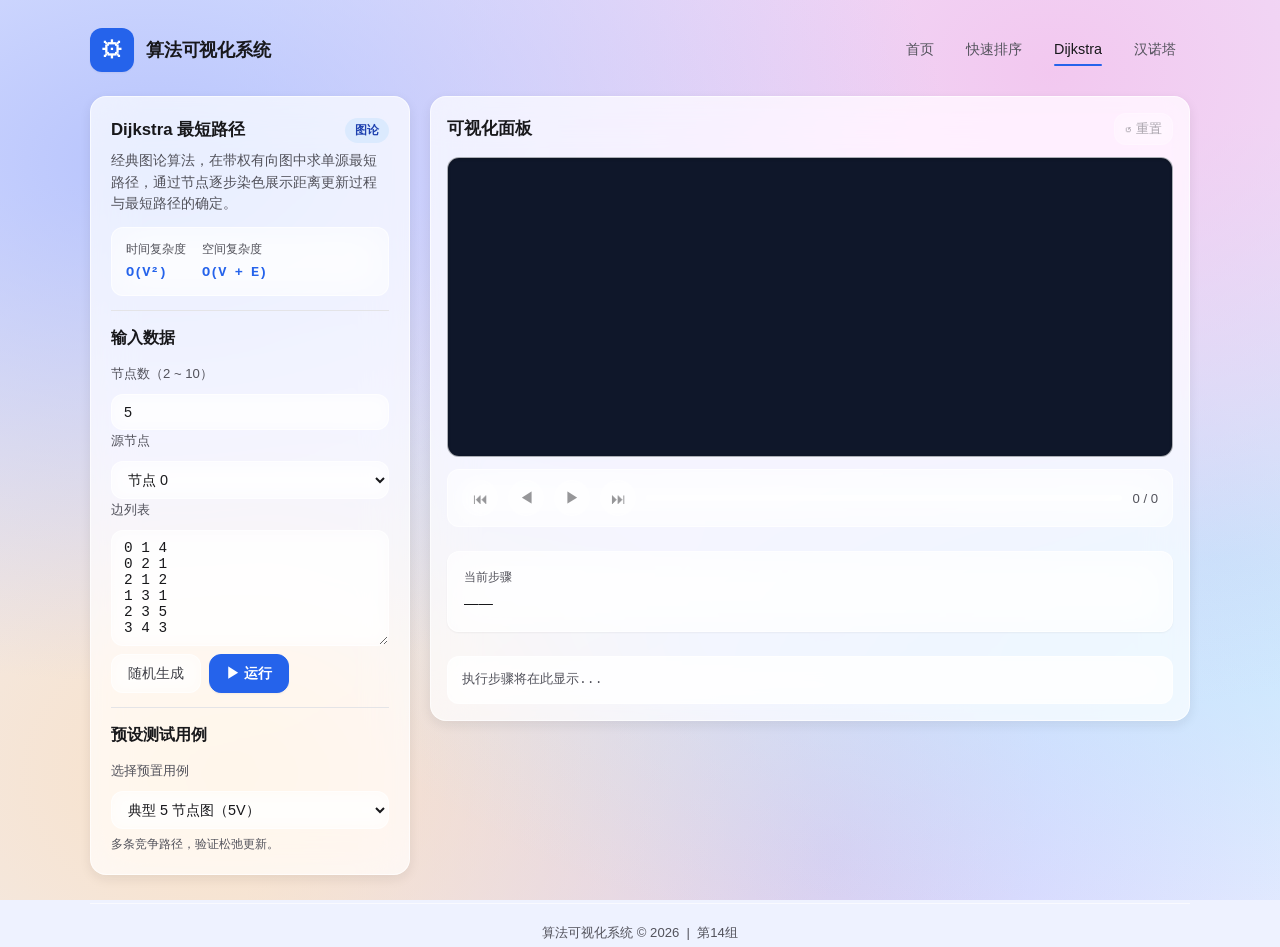
==== commit 51cfb838: "refactor(dijkstra): 测试用例迁移到 testcases.js,与 quicksort/hanoi 统一 - data/testcases.js: dijkstra 用例从字符串 i" ====
--- a/pages/dijkstra.html
+++ b/pages/dijkstra.html
@@ -144,6 +144,7 @@
     <footer>算法可视化系统 &copy; 2026 &nbsp;|&nbsp; 第14组</footer>
   </div>
 
+  <script src="../data/testcases.js" defer></script>
   <script src="../js/common.js" defer></script>
   <script src="../js/dijkstra.js" defer></script>
 </body>
